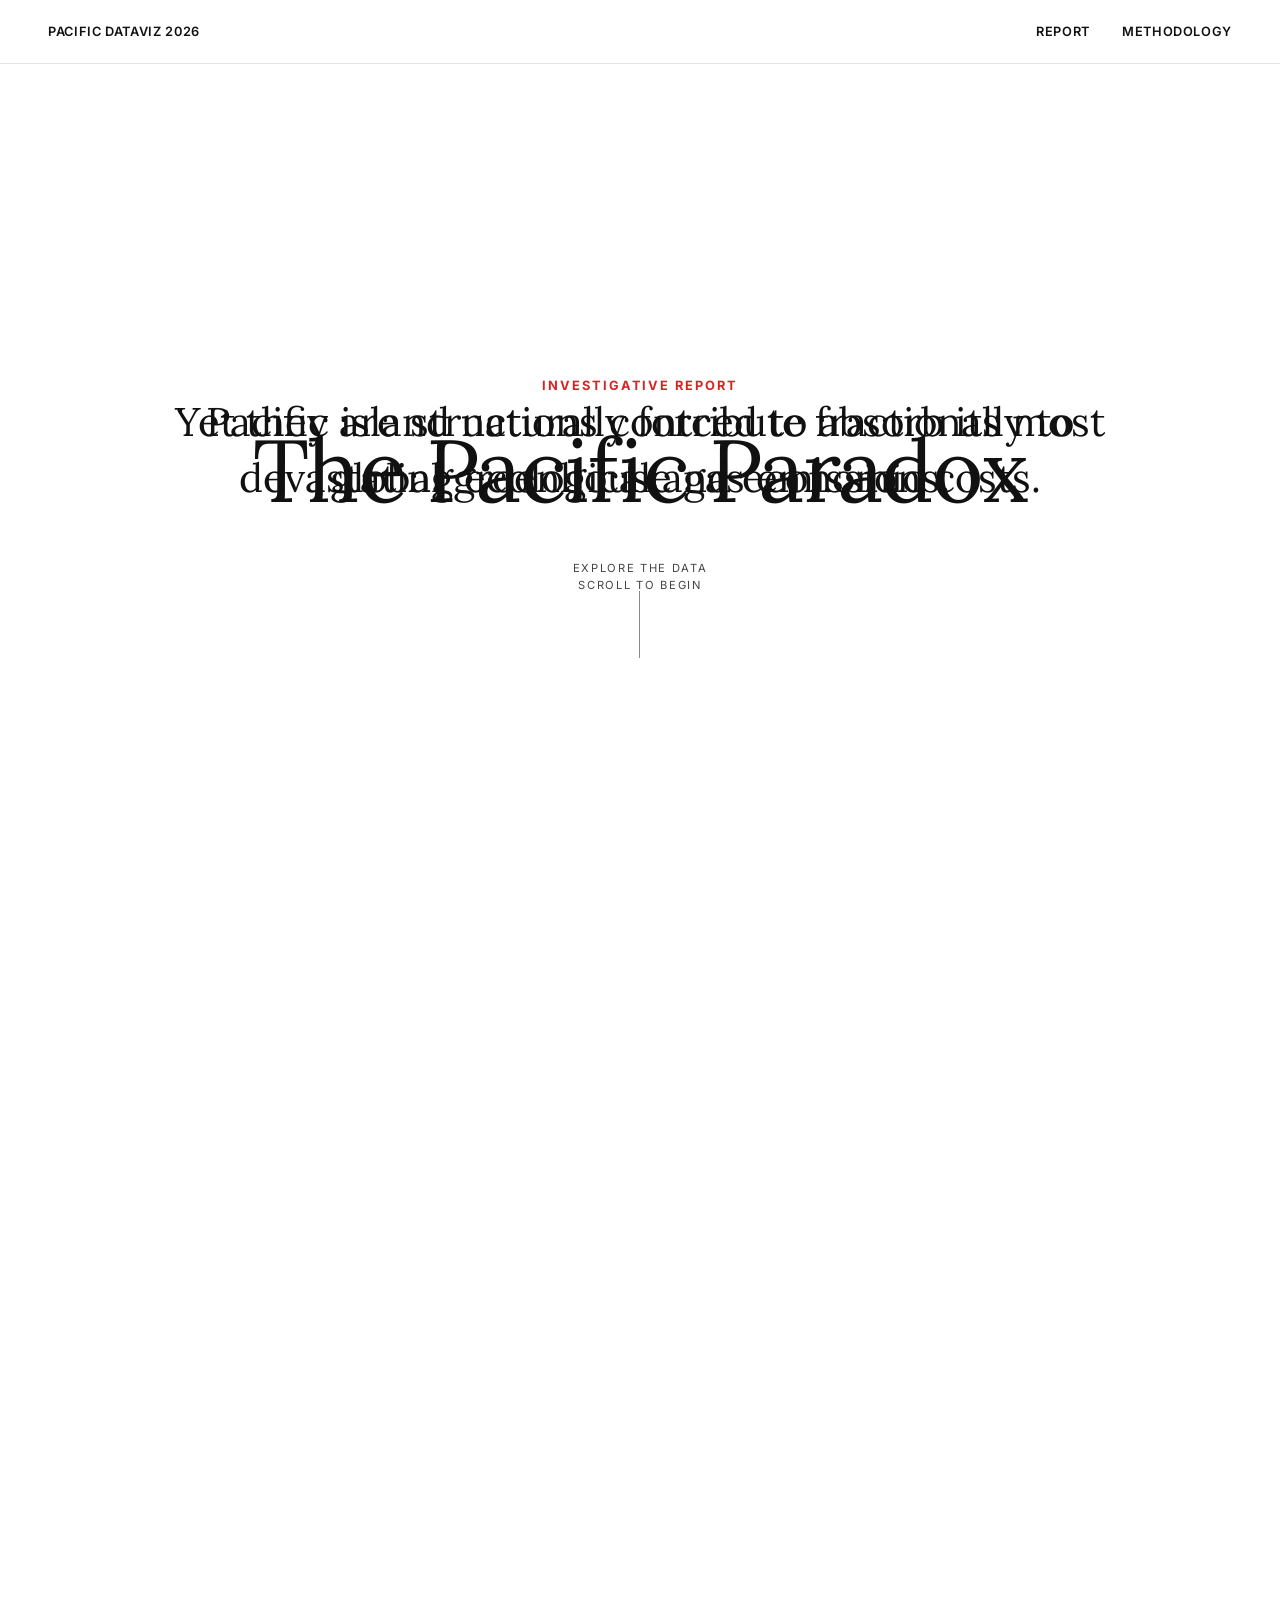
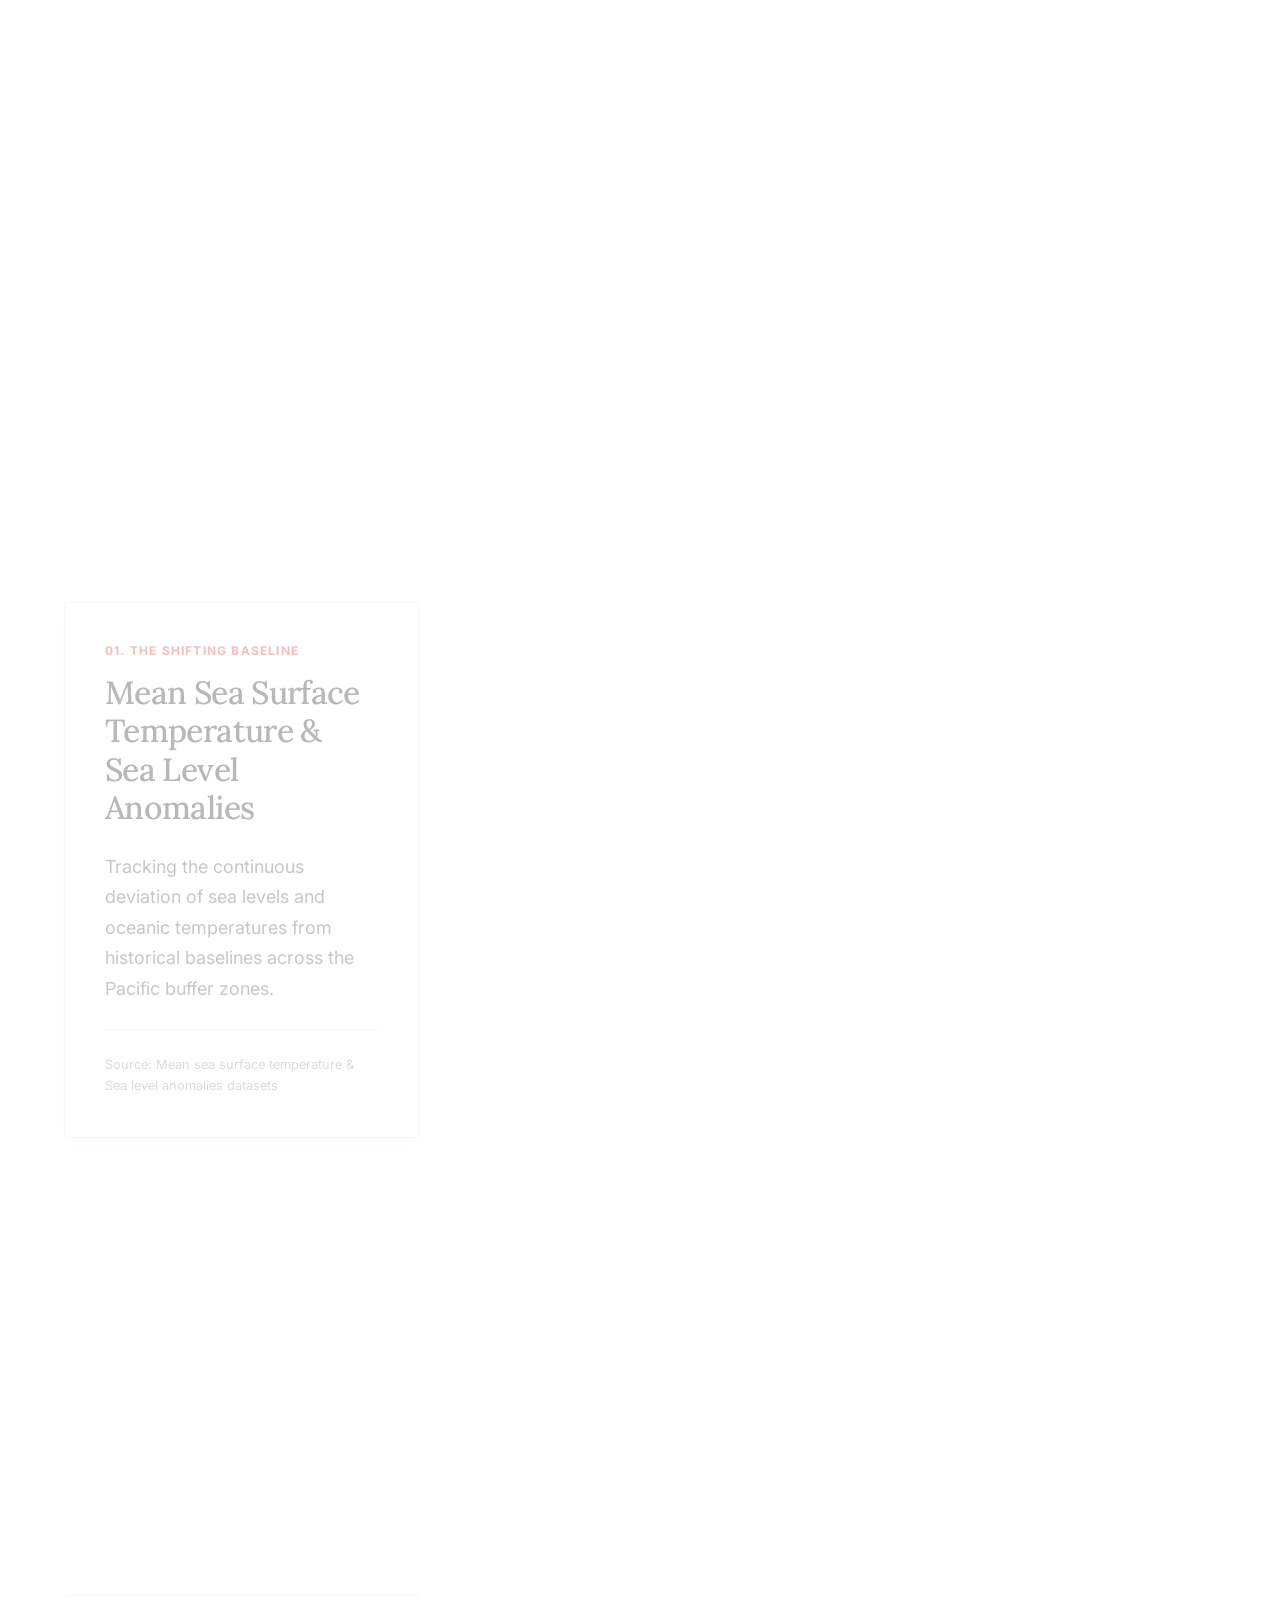
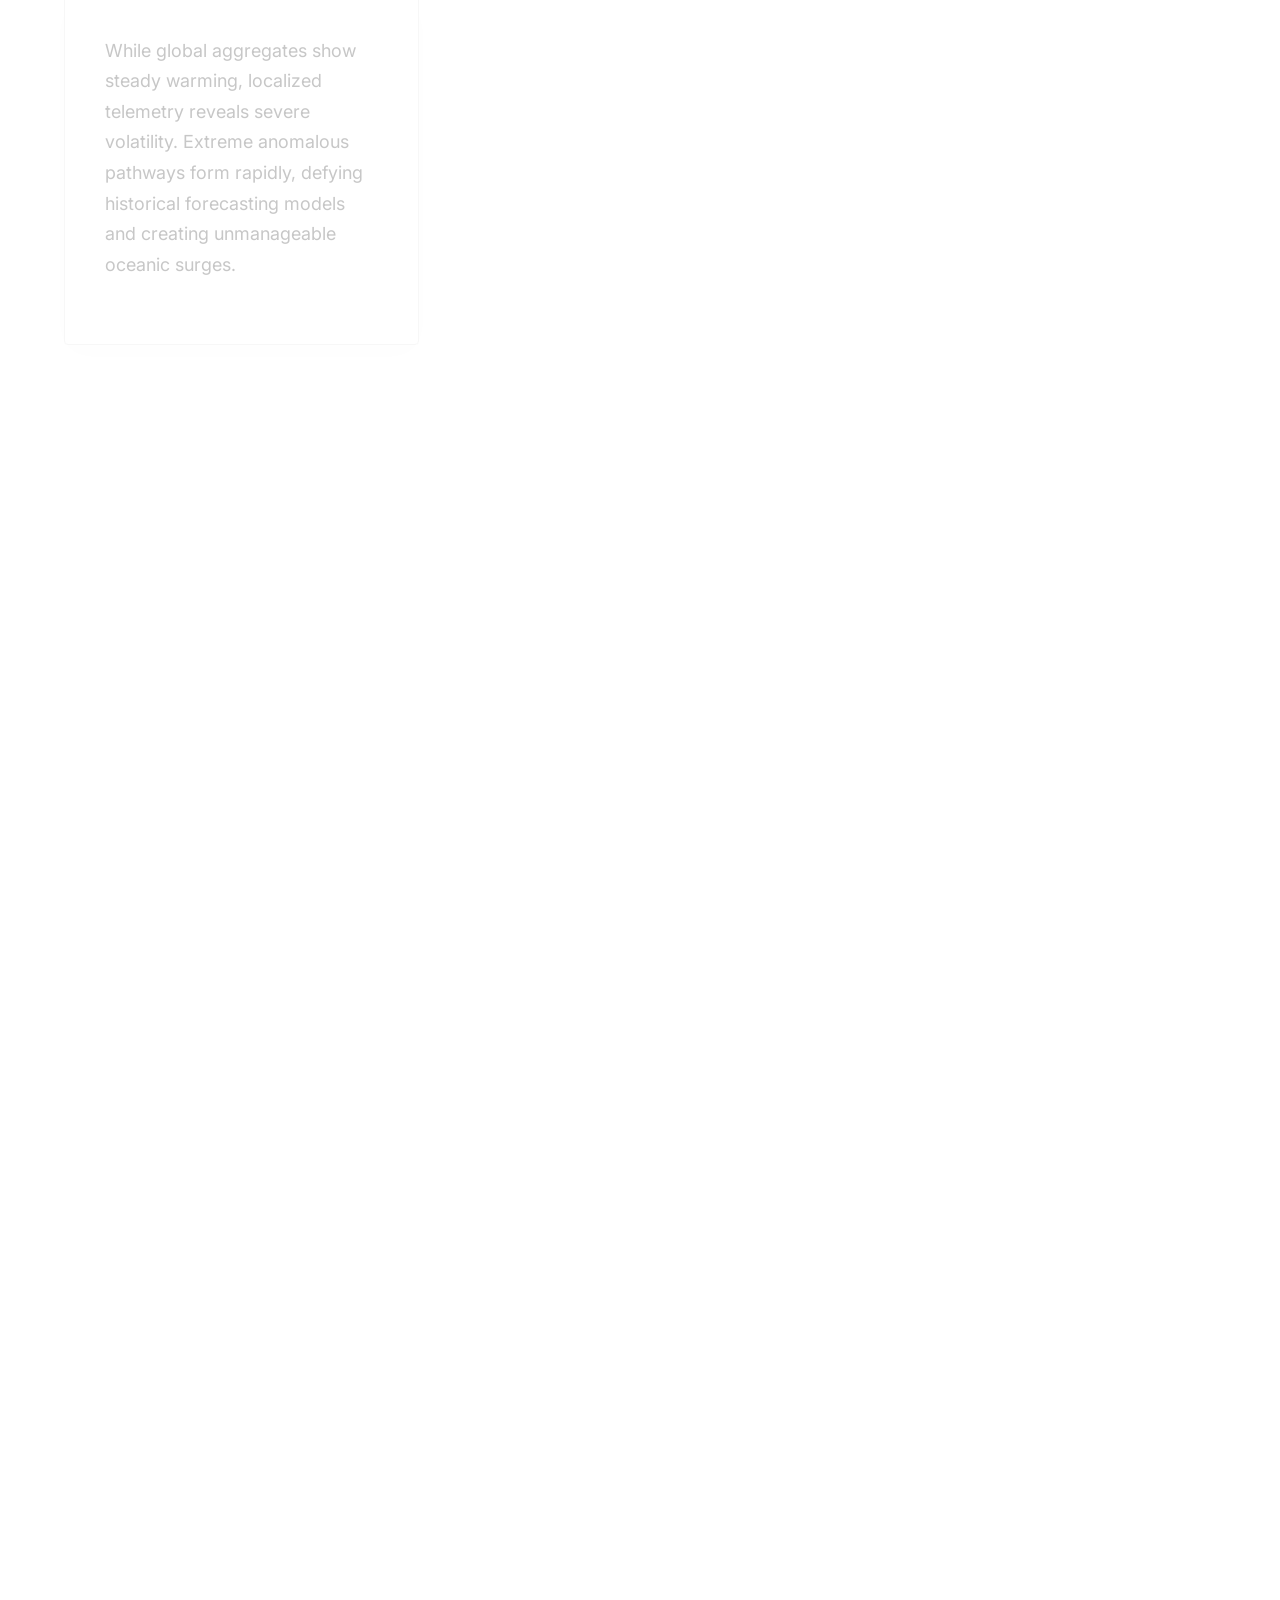
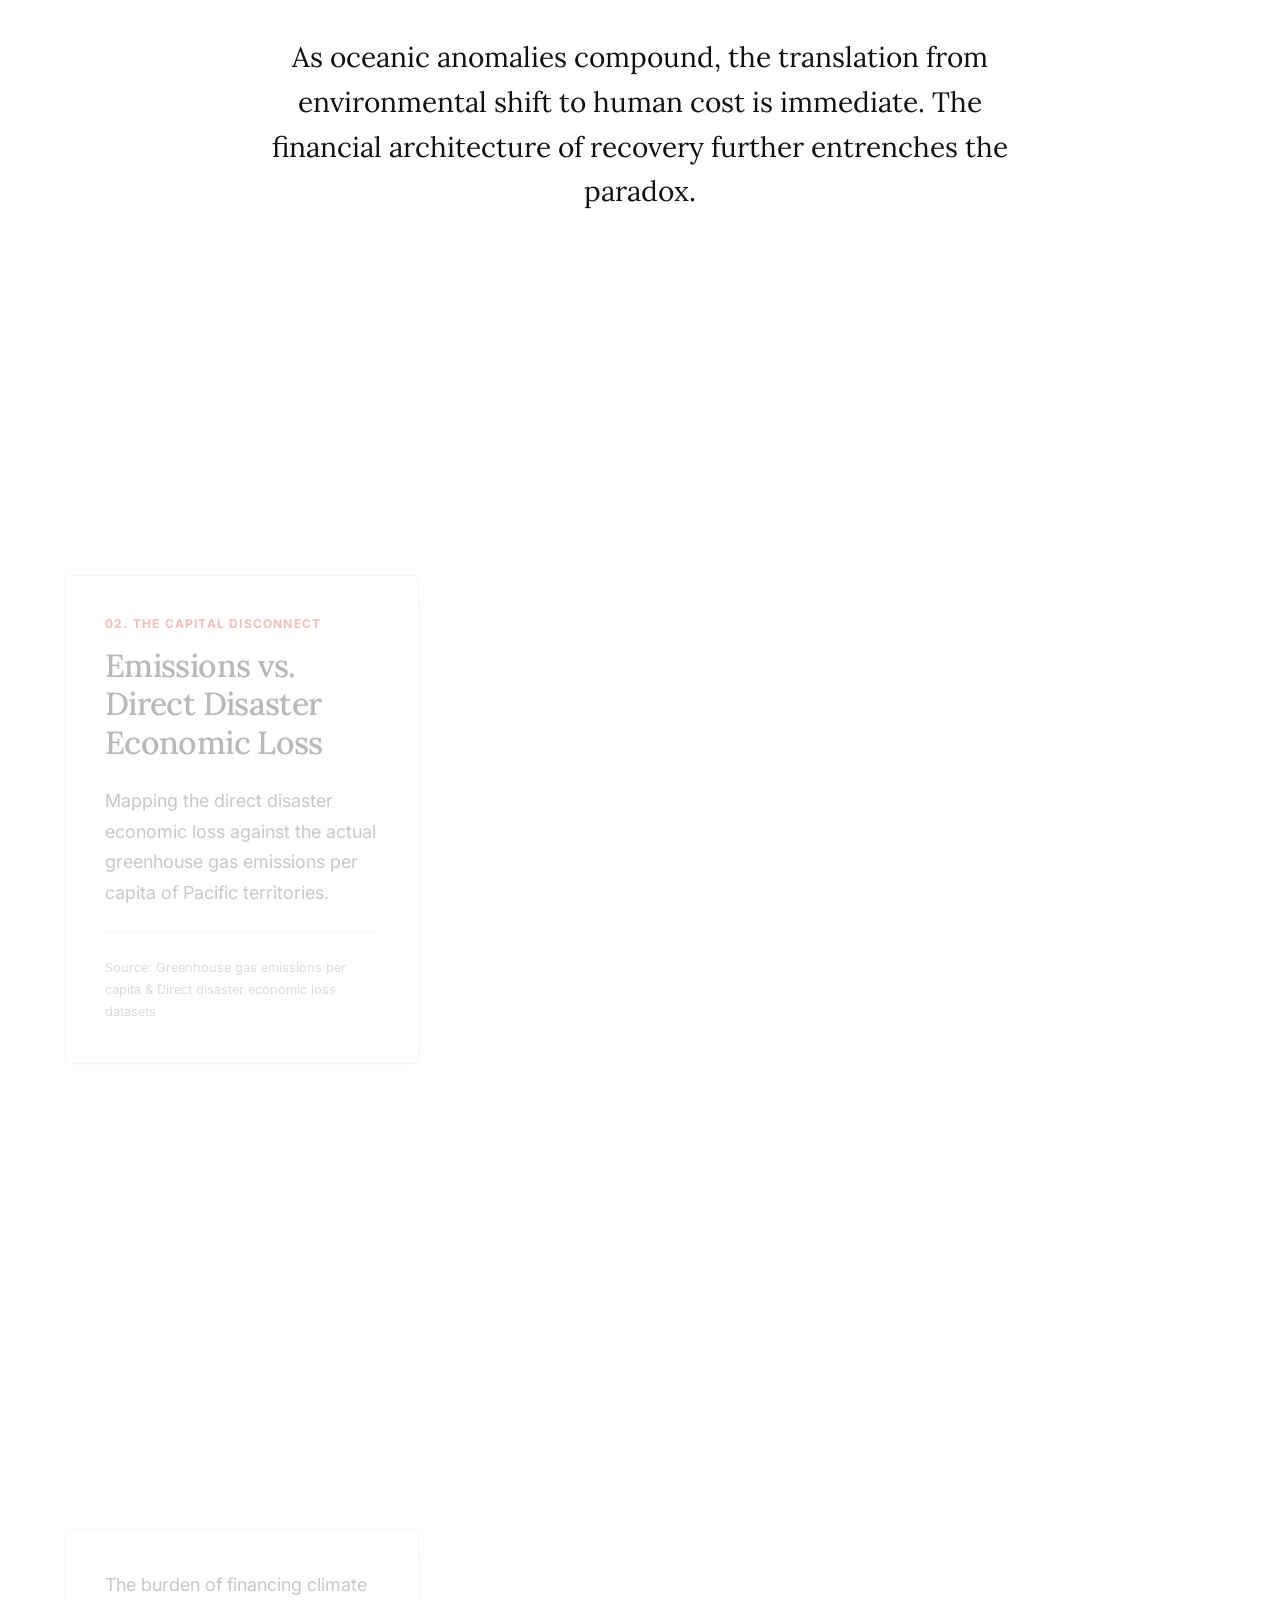
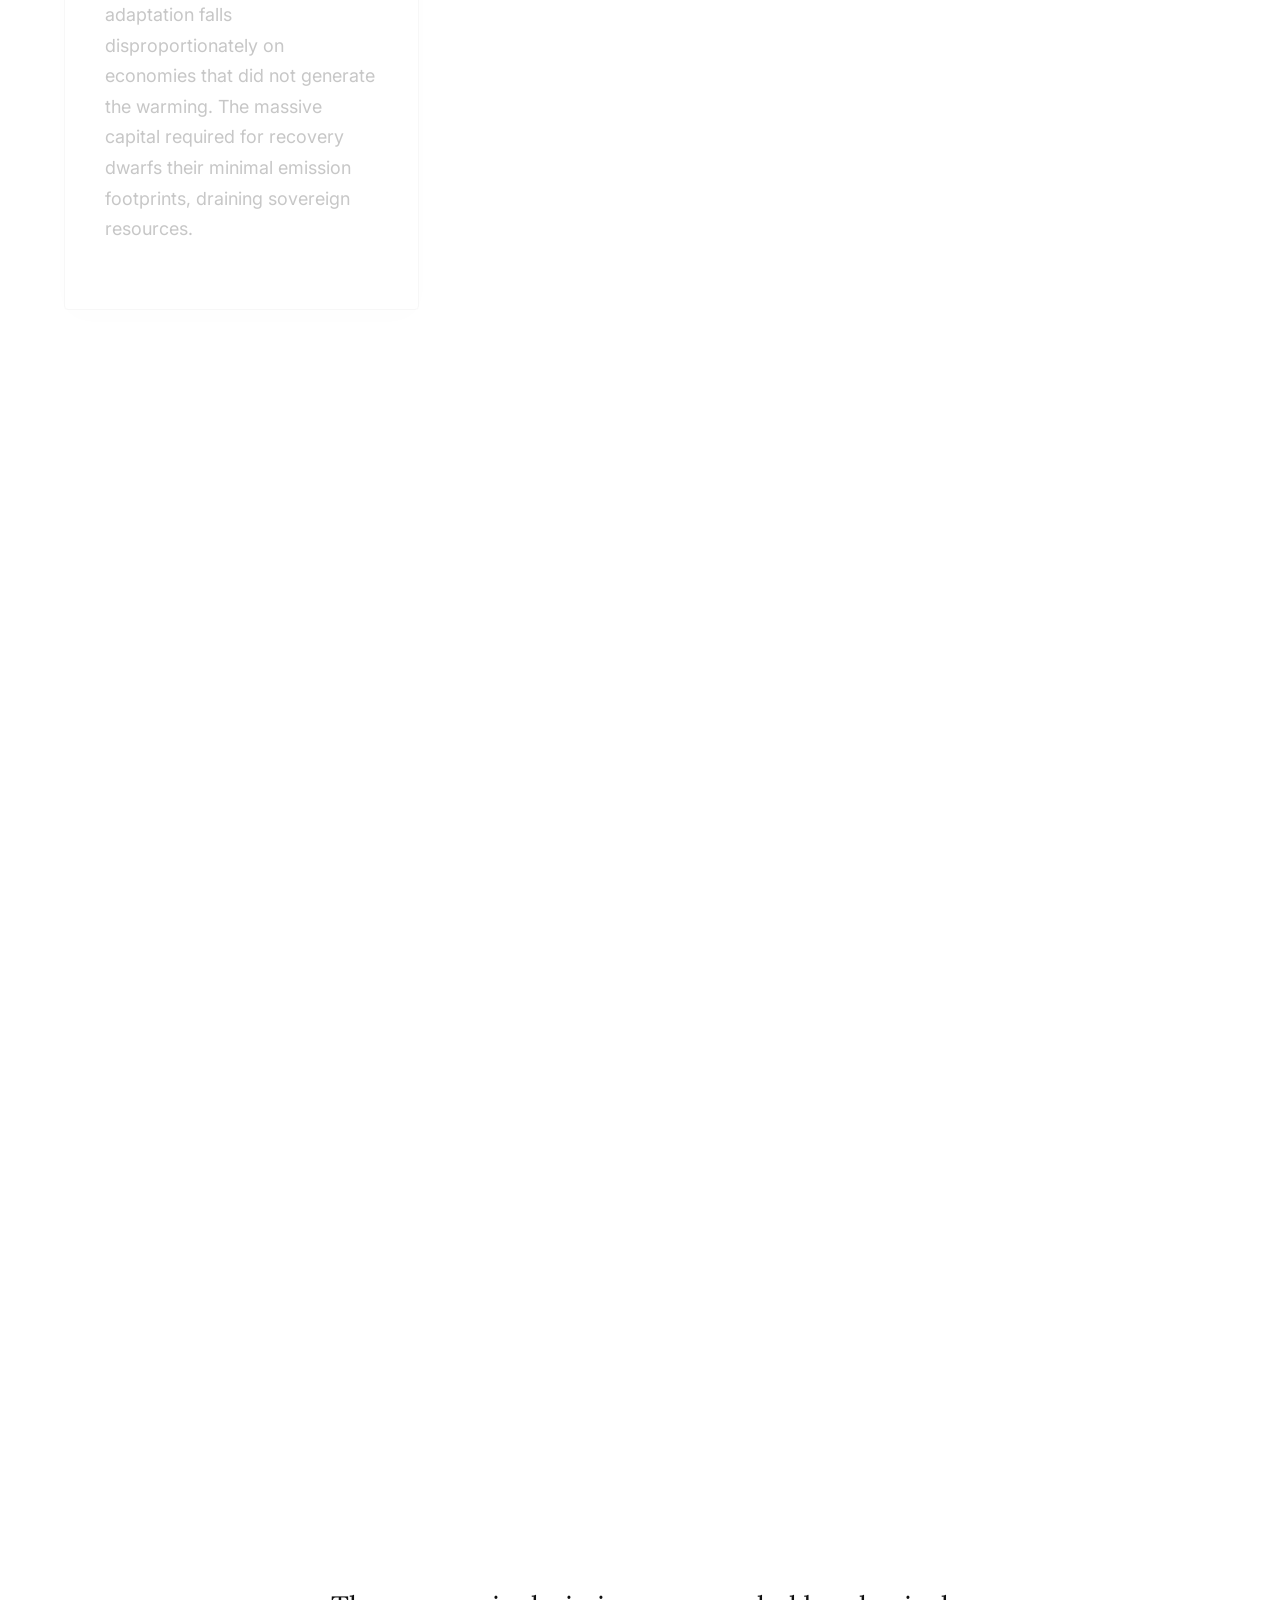
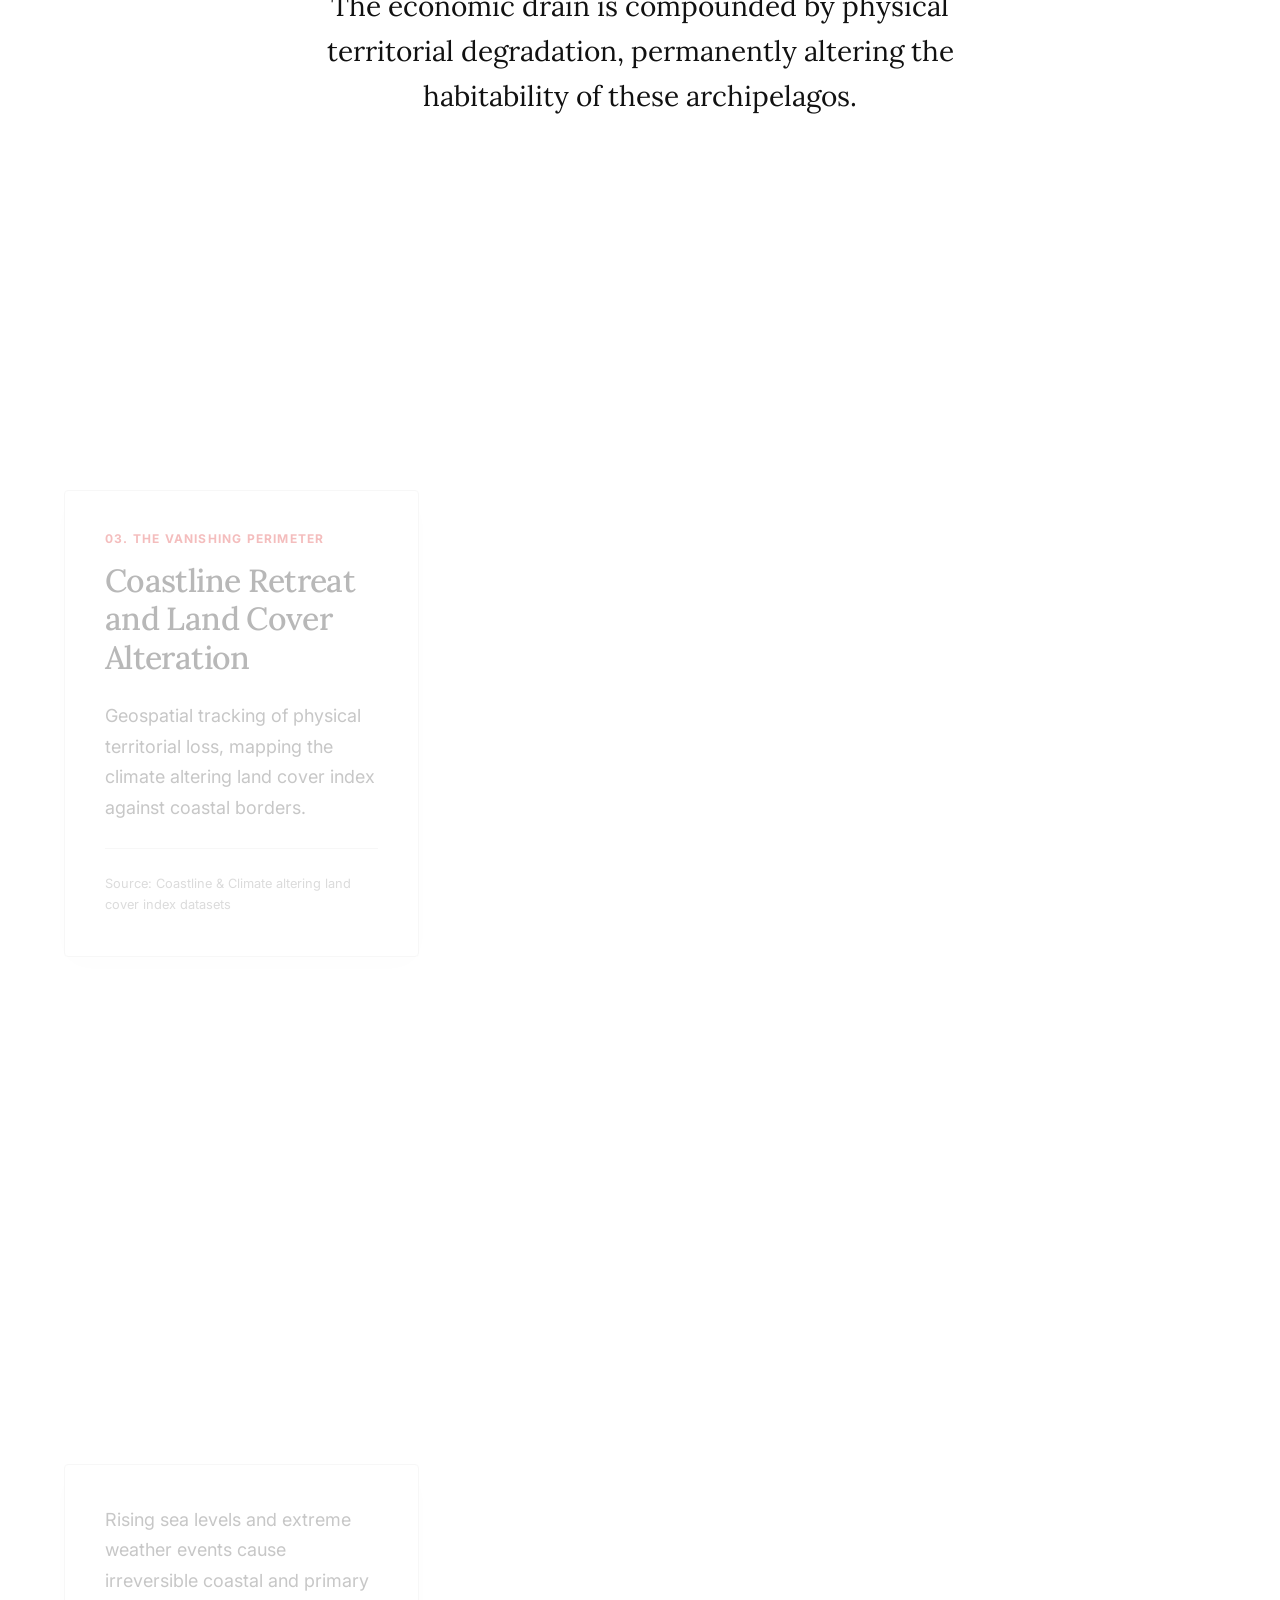
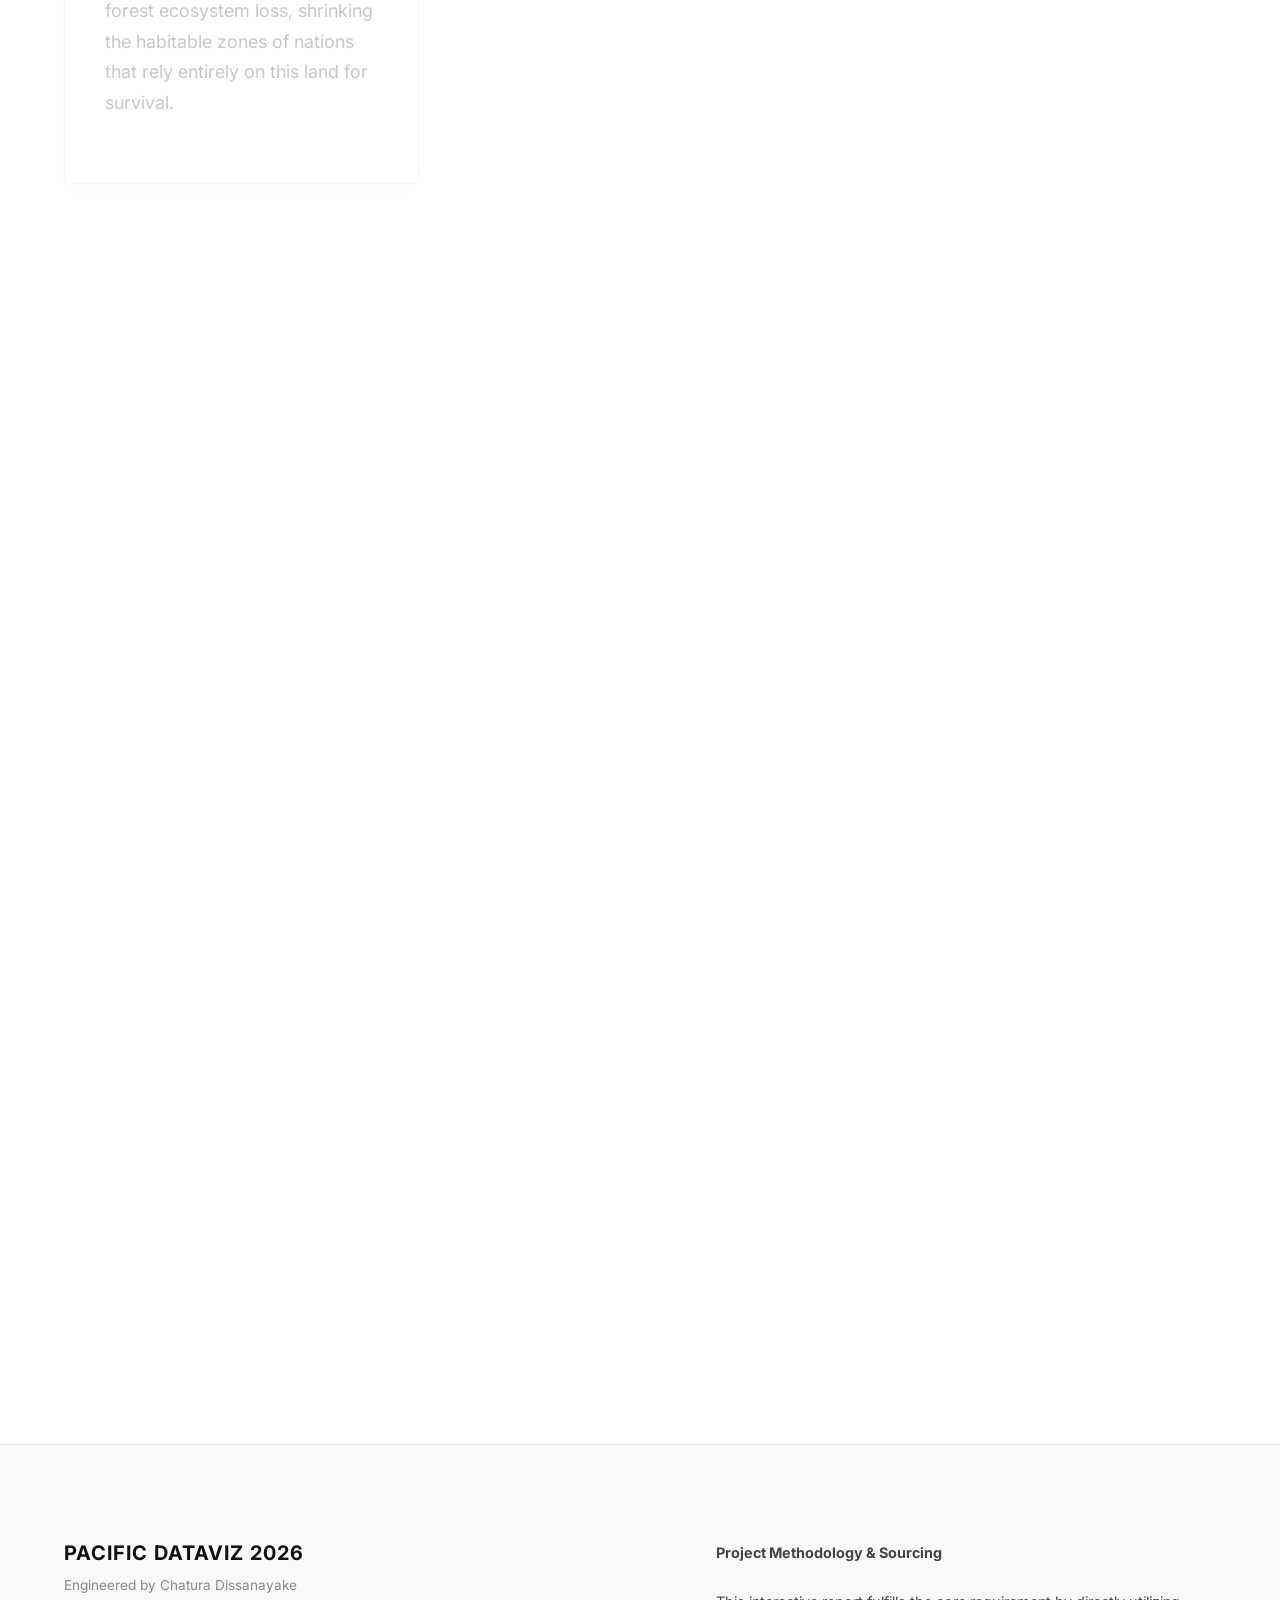
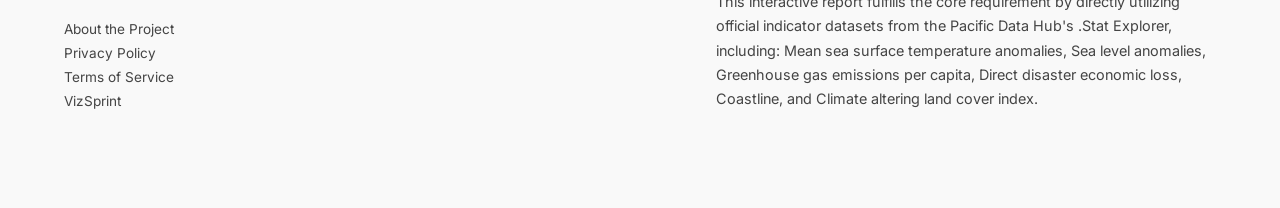
==== index.html @ 8cde643f "1.0.0" ====
<!DOCTYPE html>
<html lang="en">
<head>
<meta charset="UTF-8">
<meta name="viewport" content="width=device-width, initial-scale=1.0">
<title>The Pacific Paradox | Investigative Report</title>
<link rel="preconnect" href="https://fonts.googleapis.com">
<link rel="preconnect" href="https://fonts.gstatic.com" crossorigin>
<link href="https://fonts.googleapis.com/css2?family=Lora:ital,wght@0,400;0,500;0,600;1,400&family=Inter:wght@300;400;500;600;700&display=swap" rel="stylesheet">
<link rel="stylesheet" href="css/main.css">
<link rel="stylesheet" href="css/layout.css">
<link rel="stylesheet" href="css/components.css">
<script src="https://d3js.org/d3.v7.min.js"></script>
</head>
<body>
<div id="global-tooltip" class="data-tooltip"></div>
<div class="progress-container">
    <div class="progress-bar" id="reading-progress"></div>
</div>
<nav class="editorial-nav">
    <div class="nav-brand">PACIFIC DATAVIZ 2026</div>
    <div class="nav-links">
        <a href="#kinetic-hero">Report</a>
        <a href="#methodology">Methodology</a>
    </div>
</nav>
<main class="immersive-canvas">
    <section id="kinetic-hero" class="scroll-runway hero-runway">
        <div class="sticky-frame">
            <div class="hero-sequence" id="hero-frame-1">
                <span class="hero-kicker">INVESTIGATIVE REPORT</span>
                <h1 class="hero-title">The Pacific Paradox</h1>
                <div class="scroll-indicator">
                    <span>Scroll to begin</span>
                    <div class="line"></div>
                </div>
            </div>
            <div class="hero-sequence hidden-sequence" id="hero-frame-2">
                <p class="hero-dek">Pacific island nations contribute fractionally to global greenhouse gas emissions.</p>
            </div>
            <div class="hero-sequence hidden-sequence" id="hero-frame-3">
                <p class="hero-dek">Yet they are structurally forced to absorb its most devastating ecological and economic costs.</p>
                <div class="scroll-indicator">
                    <span>Explore the Data</span>
                    <div class="line"></div>
                </div>
            </div>
        </div>
    </section>
    <section class="scrolly-architecture">
        <div class="scrolly-text-column">
            <div class="scroll-step" data-scene="sea-level" data-step="0">
                <div class="step-content">
                    <span class="step-chapter">01. The Shifting Baseline</span>
                    <h2>Mean Sea Surface Temperature & Sea Level Anomalies</h2>
                    <p>Tracking the continuous deviation of sea levels and oceanic temperatures from historical baselines across the Pacific buffer zones.</p>
                    <p class="source-tag">Source: Mean sea surface temperature & Sea level anomalies datasets</p>
                </div>
            </div>
            <div class="scroll-step" data-scene="sea-level" data-step="1">
                <div class="step-content">
                    <p>While global aggregates show steady warming, localized telemetry reveals severe volatility. Extreme anomalous pathways form rapidly, defying historical forecasting models and creating unmanageable oceanic surges.</p>
                </div>
            </div>
        </div>
        <figure class="scrolly-graphic-column">
            <div class="sticky-graphic-frame" id="sea-level-canvas"></div>
        </figure>
    </section>
    <div class="narrative-bridge">
        <p>As oceanic anomalies compound, the translation from environmental shift to human cost is immediate. The financial architecture of recovery further entrenches the paradox.</p>
    </div>
    <section class="scrolly-architecture">
        <div class="scrolly-text-column">
            <div class="scroll-step" data-scene="emissions" data-step="0">
                <div class="step-content">
                    <span class="step-chapter">02. The Capital Disconnect</span>
                    <h2>Emissions vs. Direct Disaster Economic Loss</h2>
                    <p>Mapping the direct disaster economic loss against the actual greenhouse gas emissions per capita of Pacific territories.</p>
                    <p class="source-tag">Source: Greenhouse gas emissions per capita & Direct disaster economic loss datasets</p>
                </div>
            </div>
            <div class="scroll-step" data-scene="emissions" data-step="1">
                <div class="step-content">
                    <p>The burden of financing climate adaptation falls disproportionately on economies that did not generate the warming. The massive capital required for recovery dwarfs their minimal emission footprints, draining sovereign resources.</p>
                </div>
            </div>
        </div>
        <figure class="scrolly-graphic-column">
            <div class="sticky-graphic-frame" id="emissions-canvas"></div>
        </figure>
    </section>
    <div class="narrative-bridge">
        <p>The economic drain is compounded by physical territorial degradation, permanently altering the habitability of these archipelagos.</p>
    </div>
    <section class="scrolly-architecture">
        <div class="scrolly-text-column">
            <div class="scroll-step" data-scene="coastline" data-step="0">
                <div class="step-content">
                    <span class="step-chapter">03. The Vanishing Perimeter</span>
                    <h2>Coastline Retreat and Land Cover Alteration</h2>
                    <p>Geospatial tracking of physical territorial loss, mapping the climate altering land cover index against coastal borders.</p>
                    <p class="source-tag">Source: Coastline & Climate altering land cover index datasets</p>
                </div>
            </div>
            <div class="scroll-step" data-scene="coastline" data-step="1">
                <div class="step-content">
                    <p>Rising sea levels and extreme weather events cause irreversible coastal and primary forest ecosystem loss, shrinking the habitable zones of nations that rely entirely on this land for survival.</p>
                </div>
            </div>
        </div>
        <figure class="scrolly-graphic-column">
            <div class="sticky-graphic-frame" id="coastline-canvas"></div>
        </figure>
    </section>
</main>
<footer class="report-footer" id="methodology">
    <div class="footer-grid">
        <div class="footer-col">
            <span class="footer-brand">PACIFIC DATAVIZ 2026</span>
            <span class="footer-author">Engineered by Chatura Dissanayake</span>
            <div class="footer-links">
                <a href="#">About the Project</a>
                <a href="#">Privacy Policy</a>
                <a href="#">Terms of Service</a>
                <a href="https://youtube.com/@vizsprint" target="_blank" rel="noopener">VizSprint</a>
            </div>
        </div>
        <div class="footer-methodology">
            <strong>Project Methodology & Sourcing</strong><br><br>
            This interactive report fulfills the core requirement by directly utilizing official indicator datasets from the Pacific Data Hub's .Stat Explorer, including: Mean sea surface temperature anomalies, Sea level anomalies, Greenhouse gas emissions per capita, Direct disaster economic loss, Coastline, and Climate altering land cover index.
        </div>
    </div>
</footer>
<script src="js/utils.js"></script>
<script src="js/data.js"></script>
<script src="js/animations.js"></script>
<script src="js/main.js"></script>
</body>
</html>
---- css/main.css ----
:root {
    --bg-matte: #ffffff;
    --bg-surface: #f9f9f9;
    --ink-black: #111111;
    --ink-gray: #444444;
    --ink-light: #888888;
    --accent-crimson: #d92323;
    --accent-crimson-light: #fdf2f2;
    --accent-emerald: #10a37f;
    --ui-divider: #e5e5e5;
    --font-serif: 'Lora', Georgia, serif;
    --font-sans: 'Inter', system-ui, sans-serif;
}
* {
    margin: 0;
    padding: 0;
    box-sizing: border-box;
}
html {
    scroll-behavior: smooth;
}
body {
    font-family: var(--font-sans);
    color: var(--ink-black);
    background-color: var(--bg-matte);
    -webkit-font-smoothing: antialiased;
    overflow-x: hidden;
}
h1, h2, h3 {
    font-family: var(--font-serif);
    font-weight: 500;
    line-height: 1.2;
    letter-spacing: -0.02em;
}
a {
    color: inherit;
    text-decoration: none;
    transition: color 0.2s ease;
}
a:hover {
    color: var(--accent-crimson);
}
---- css/layout.css ----
.progress-container {
    position: fixed;
    top: 0;
    left: 0;
    width: 100%;
    height: 3px;
    background: transparent;
    z-index: 2000;
}
.progress-bar {
    height: 100%;
    background: var(--accent-crimson);
    width: 0%;
    transition: width 0.1s ease-out;
}
.editorial-nav {
    position: fixed;
    top: 0;
    width: 100%;
    display: flex;
    justify-content: space-between;
    align-items: center;
    padding: 1.5rem 3rem;
    font-size: 0.8rem;
    font-weight: 600;
    letter-spacing: 0.05em;
    z-index: 1000;
    background: rgba(255, 255, 255, 0.95);
    backdrop-filter: blur(8px);
    border-bottom: 1px solid var(--ui-divider);
    text-transform: uppercase;
}
.nav-links {
    display: flex;
    gap: 2rem;
}
.scroll-runway {
    position: relative;
    width: 100vw;
}
.hero-runway {
    height: 400vh;
}
.sticky-frame {
    position: sticky;
    top: 0;
    width: 100vw;
    height: 100vh;
    display: flex;
    align-items: center;
    justify-content: center;
    overflow: hidden;
}
.scrolly-architecture {
    position: relative;
    display: flex;
    width: 100vw;
    max-width: 1400px;
    margin: 0 auto;
    padding: 0 4rem;
}
.scrolly-text-column {
    position: relative;
    width: 35%;
    padding-bottom: 100vh;
    z-index: 10;
}
.scrolly-graphic-column {
    position: relative;
    width: 65%;
    height: 100%;
}
.sticky-graphic-frame {
    position: sticky;
    top: 15vh;
    width: 100%;
    height: 70vh;
    display: flex;
    align-items: center;
    justify-content: center;
}
.sticky-graphic-frame svg {
    width: 100%;
    height: 100%;
    display: block;
    overflow: visible;
}
.narrative-bridge {
    max-width: 800px;
    margin: 15vh auto;
    padding: 0 2rem;
    text-align: center;
    font-family: var(--font-serif);
    font-size: 1.75rem;
    line-height: 1.6;
    color: var(--ink-black);
}
.report-footer {
    width: 100%;
    background-color: var(--bg-surface);
    color: var(--ink-black);
    padding: 6rem 4rem;
    margin-top: 10vh;
    border-top: 1px solid var(--ui-divider);
}
.footer-grid {
    display: flex;
    justify-content: space-between;
    max-width: 1200px;
    margin: 0 auto;
    gap: 4rem;
}
@media (max-width: 1024px) {
    .scrolly-architecture {
        flex-direction: column-reverse;
        padding: 0 2rem;
    }
    .scrolly-text-column, .scrolly-graphic-column {
        width: 100%;
    }
    .sticky-graphic-frame {
        height: 50vh;
        top: 10vh;
        margin-bottom: 2rem;
    }
    .editorial-nav {
        padding: 1.5rem;
    }
    .footer-grid {
        flex-direction: column;
    }
}
---- css/components.css ----
.hero-sequence {
    position: absolute;
    display: flex;
    flex-direction: column;
    align-items: center;
    text-align: center;
    width: 100%;
    max-width: 1000px;
    padding: 0 2rem;
    will-change: transform, opacity;
}
.hero-kicker {
    font-size: 0.8rem;
    font-weight: 700;
    letter-spacing: 0.15em;
    color: var(--accent-crimson);
    margin-bottom: 1.5rem;
}
.hero-title {
    font-size: 5.5rem;
    font-weight: 400;
    color: var(--ink-black);
}
.hero-dek {
    font-family: var(--font-serif);
    font-size: 2.5rem;
    line-height: 1.4;
    color: var(--ink-black);
}
.scroll-indicator {
    position: absolute;
    bottom: -15vh;
    display: flex;
    flex-direction: column;
    align-items: center;
    gap: 1rem;
    font-size: 0.7rem;
    letter-spacing: 0.15em;
    text-transform: uppercase;
    color: var(--ink-gray);
}
.scroll-indicator .line {
    width: 1px;
    height: 50px;
    background-color: var(--ink-light);
}
.scroll-step {
    min-height: 100vh;
    display: flex;
    flex-direction: column;
    justify-content: center;
    padding: 2rem 3rem 2rem 0;
    opacity: 0.3;
    transform: translateY(20px);
    transition: opacity 0.6s cubic-bezier(0.16, 1, 0.3, 1), transform 0.6s cubic-bezier(0.16, 1, 0.3, 1);
}
.scroll-step.is-active {
    opacity: 1;
    transform: translateY(0);
}
.step-content {
    background: rgba(255, 255, 255, 0.95);
    padding: 2.5rem;
    border-radius: 4px;
    box-shadow: 0 8px 32px rgba(0, 0, 0, 0.04);
    border: 1px solid var(--ui-divider);
    backdrop-filter: blur(10px);
}
.step-chapter {
    display: block;
    font-size: 0.75rem;
    font-weight: 700;
    letter-spacing: 0.1em;
    color: var(--accent-crimson);
    margin-bottom: 1rem;
    text-transform: uppercase;
}
.scroll-step h2 {
    font-size: 2rem;
    margin-bottom: 1.5rem;
}
.scroll-step p {
    font-size: 1.125rem;
    line-height: 1.7;
    color: var(--ink-gray);
    margin-bottom: 1.5rem;
}
.source-tag {
    font-size: 0.8rem !important;
    color: var(--ink-light) !important;
    border-top: 1px solid var(--ui-divider);
    padding-top: 1.5rem;
    margin-bottom: 0 !important;
}
.data-tooltip {
    position: absolute;
    background: var(--ink-black);
    padding: 0.75rem 1rem;
    font-family: var(--font-sans);
    font-size: 0.75rem;
    color: #ffffff;
    pointer-events: none;
    opacity: 0;
    z-index: 100;
    transition: opacity 0.15s ease;
    border-radius: 2px;
}
.footer-col {
    display: flex;
    flex-direction: column;
    gap: 0.75rem;
}
.footer-brand {
    font-size: 1.25rem;
    font-weight: 700;
    letter-spacing: 0.05em;
}
.footer-author {
    font-size: 0.85rem;
    color: var(--ink-light);
    margin-bottom: 1rem;
}
.footer-links {
    display: flex;
    flex-direction: column;
    gap: 0.5rem;
    font-size: 0.85rem;
    color: var(--ink-gray);
}
.footer-methodology {
    max-width: 500px;
    font-size: 0.9rem;
    line-height: 1.7;
    color: var(--ink-gray);
}
svg text {
    font-family: var(--font-sans);
}
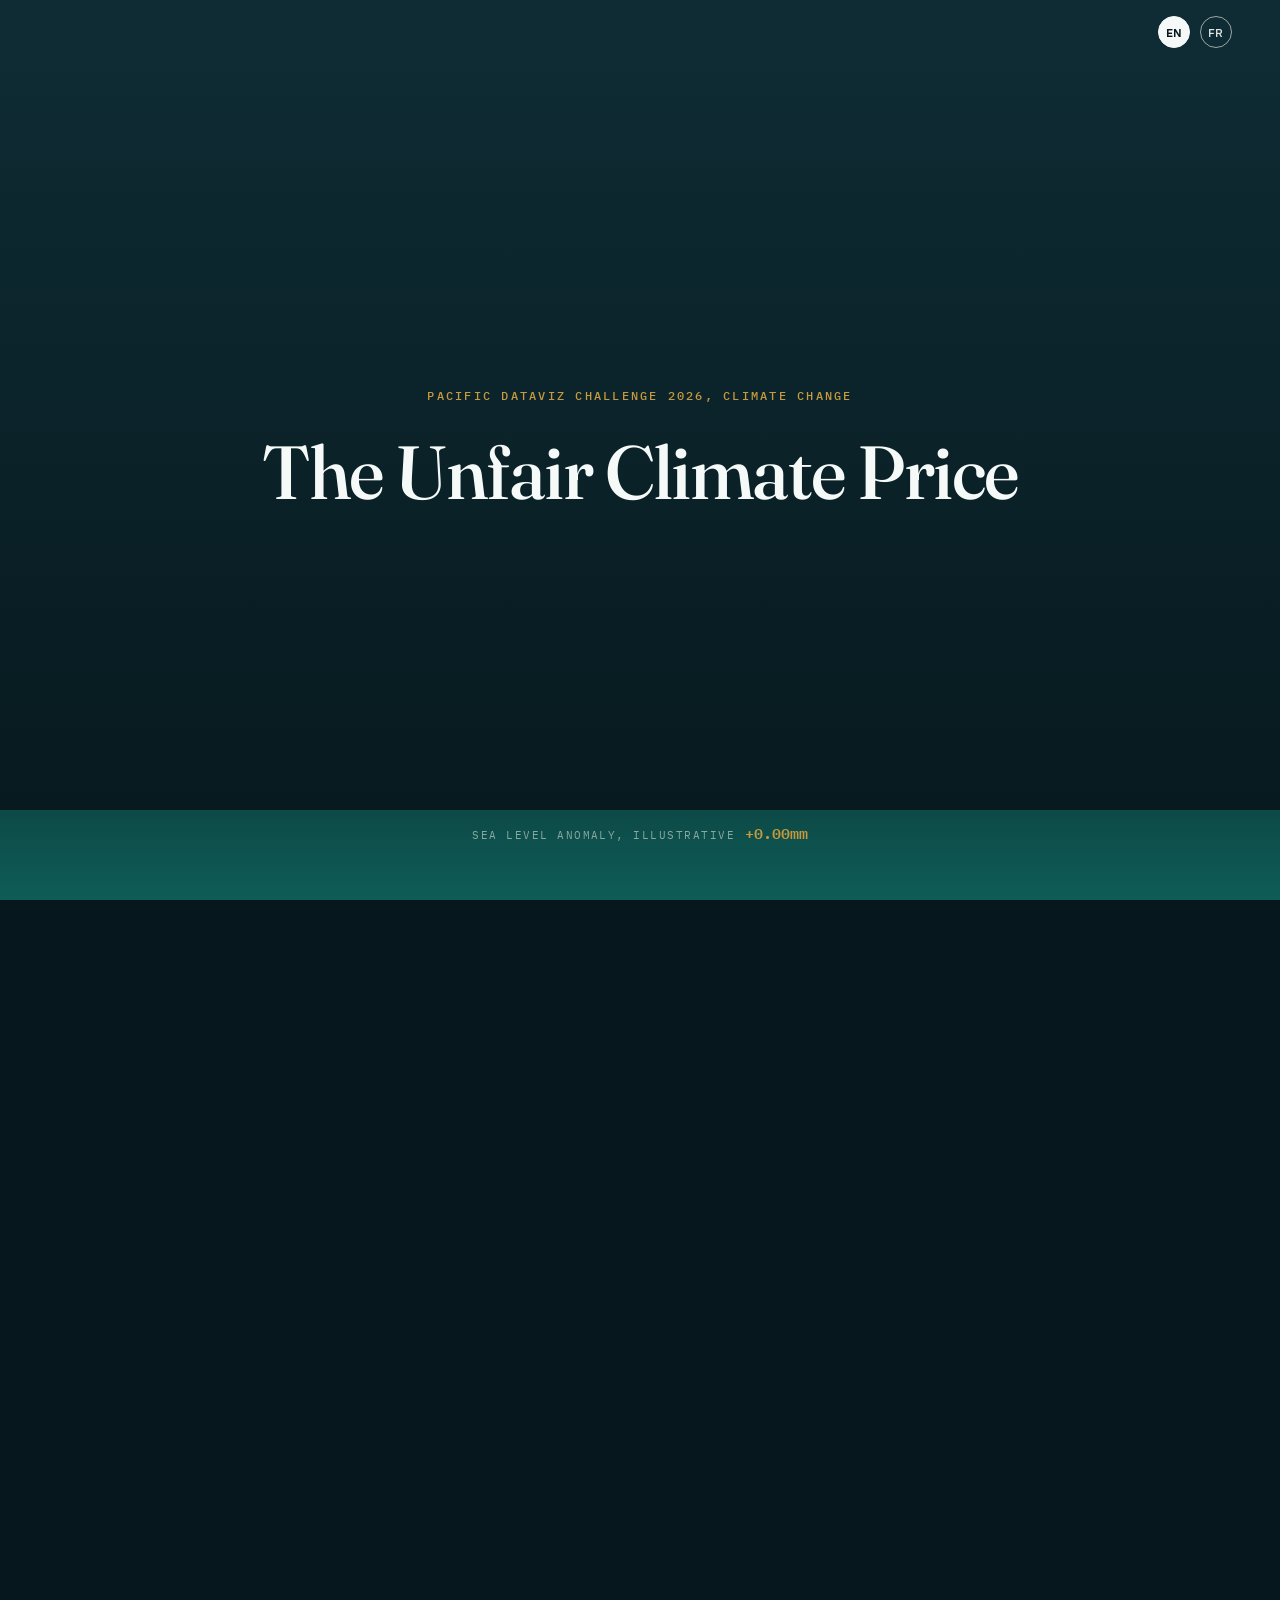
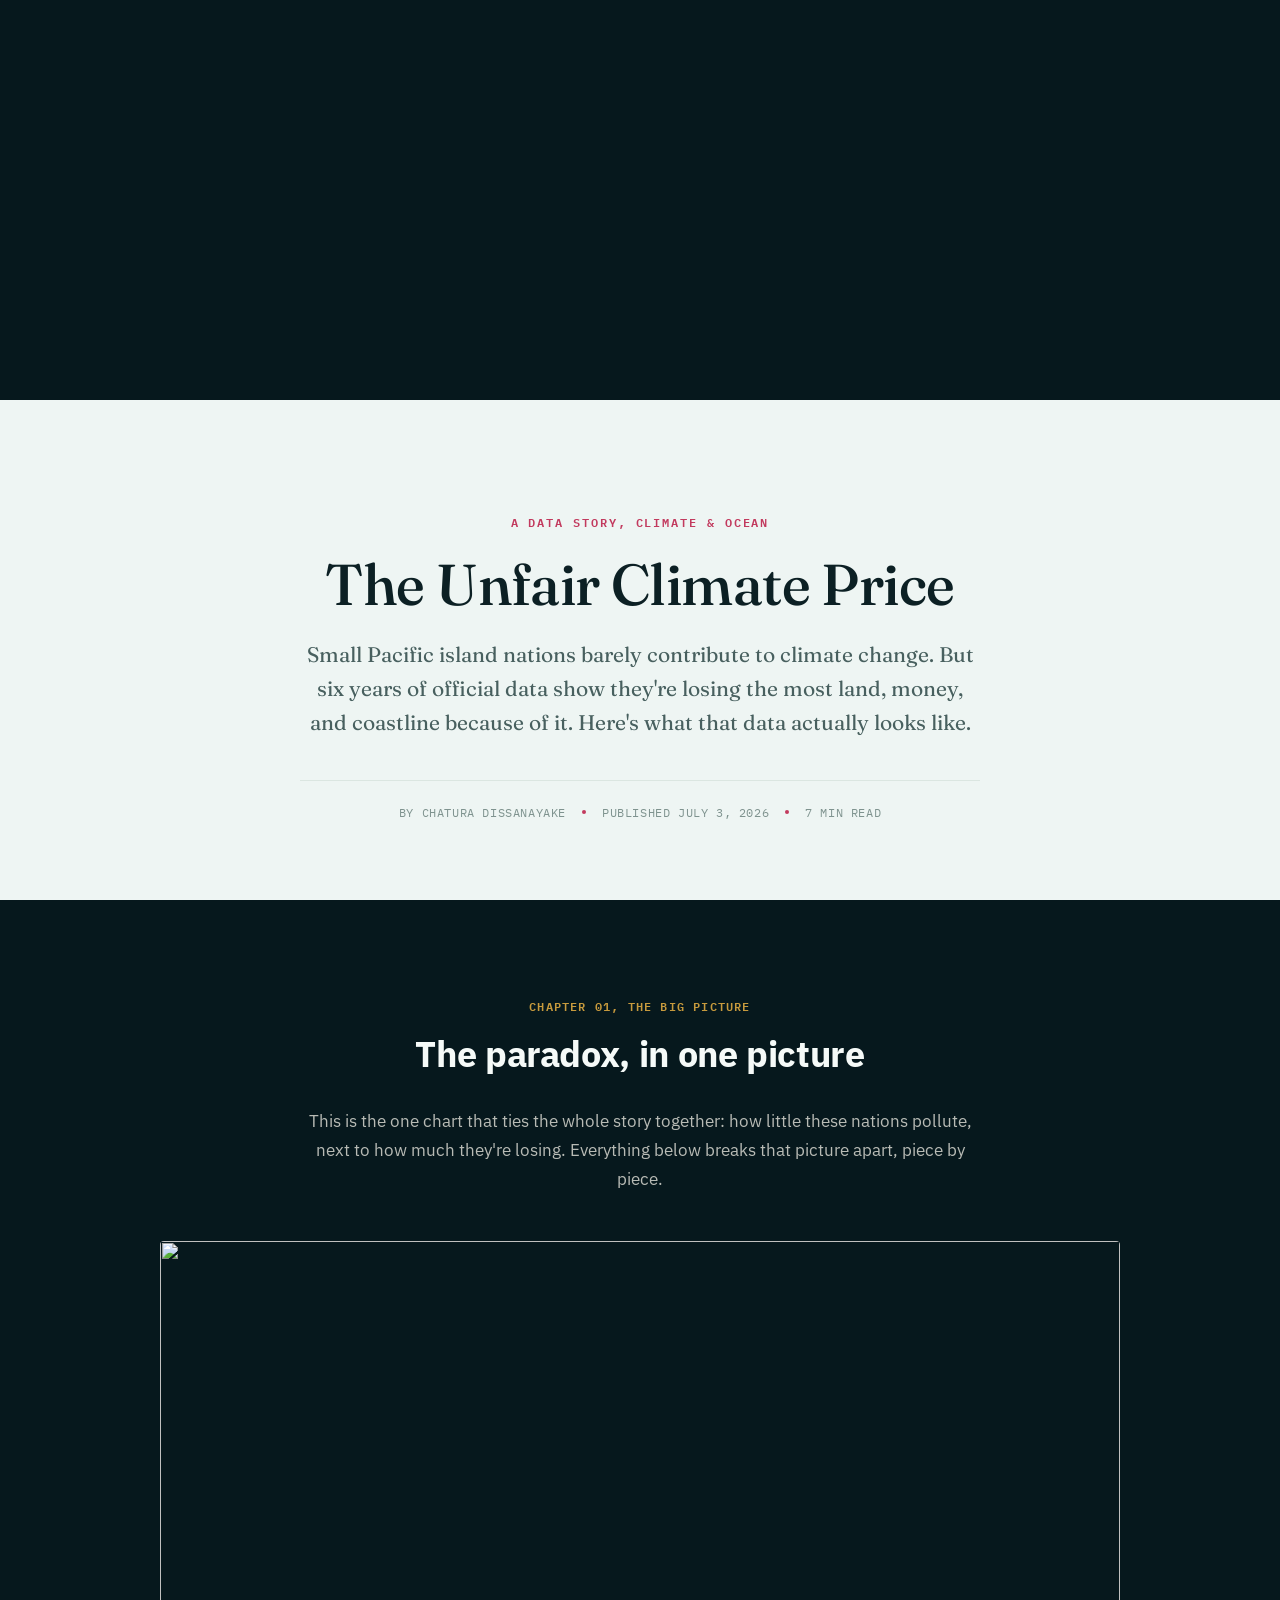
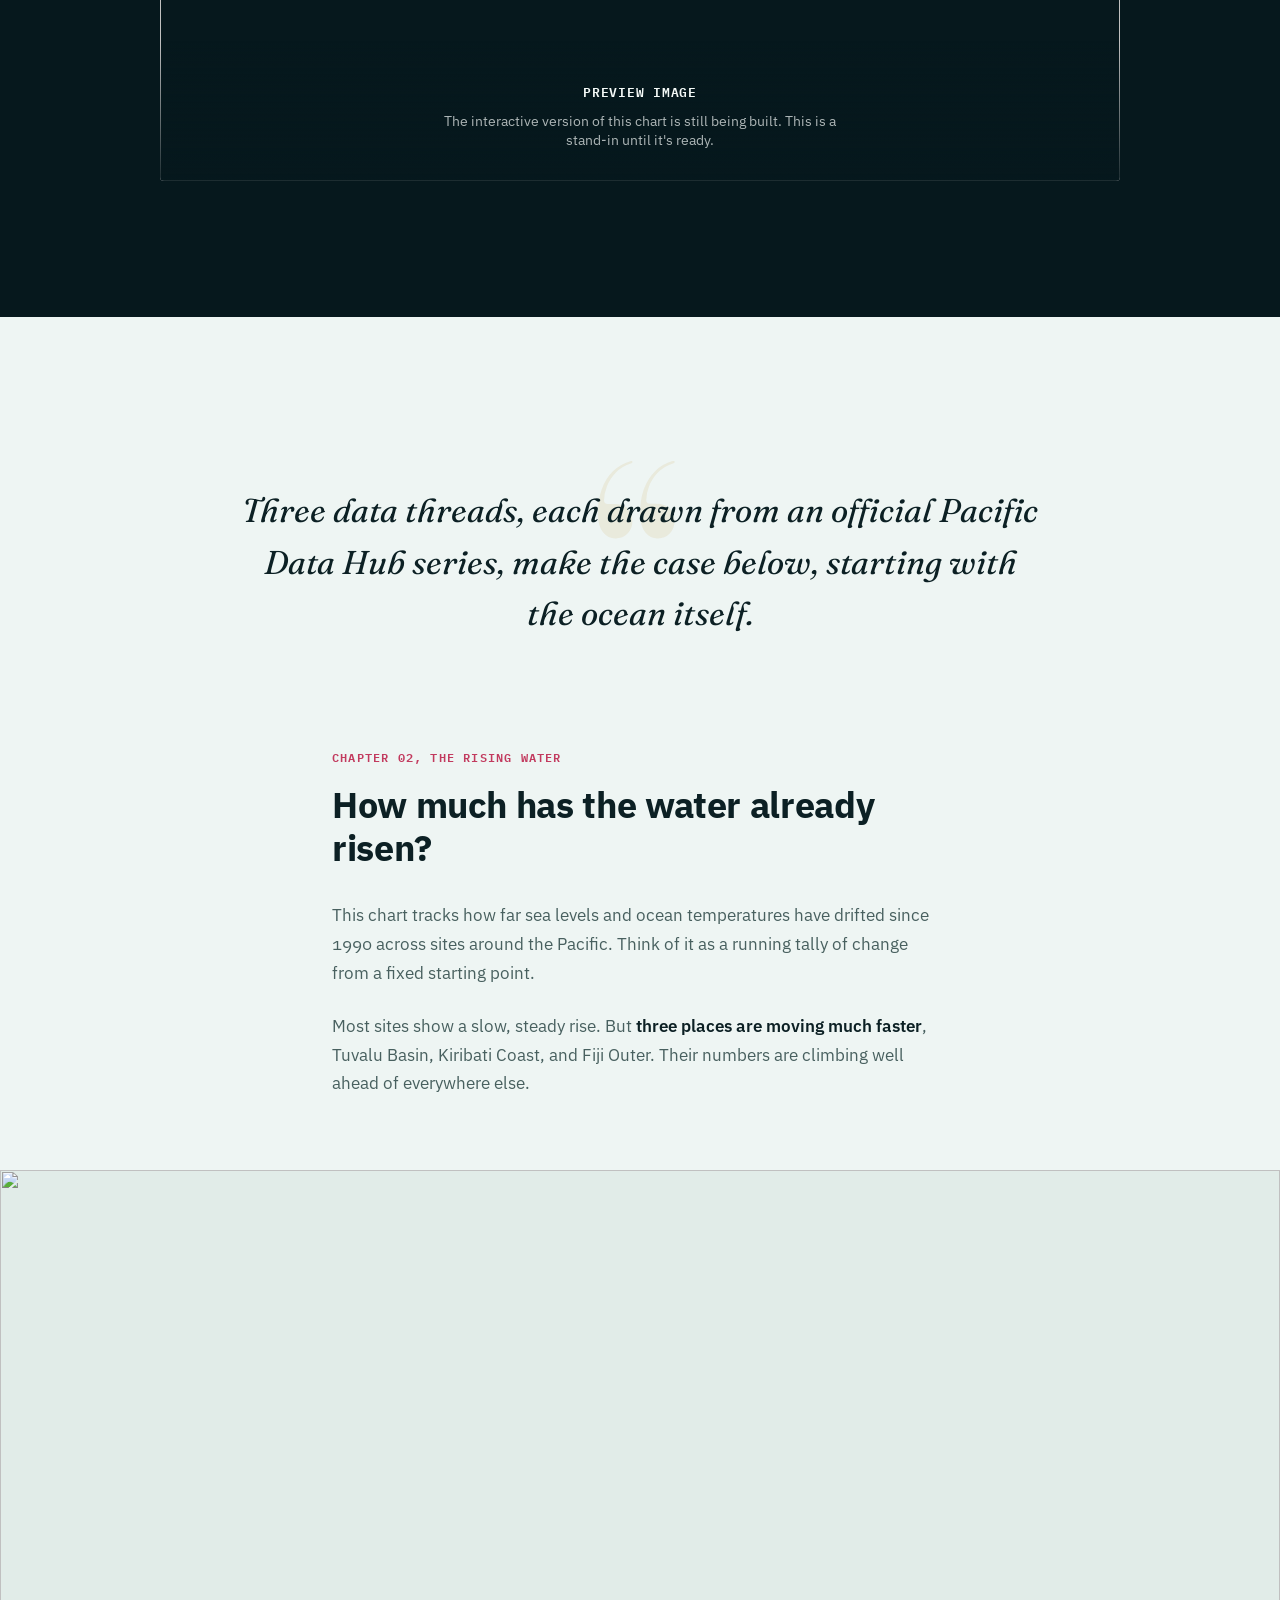
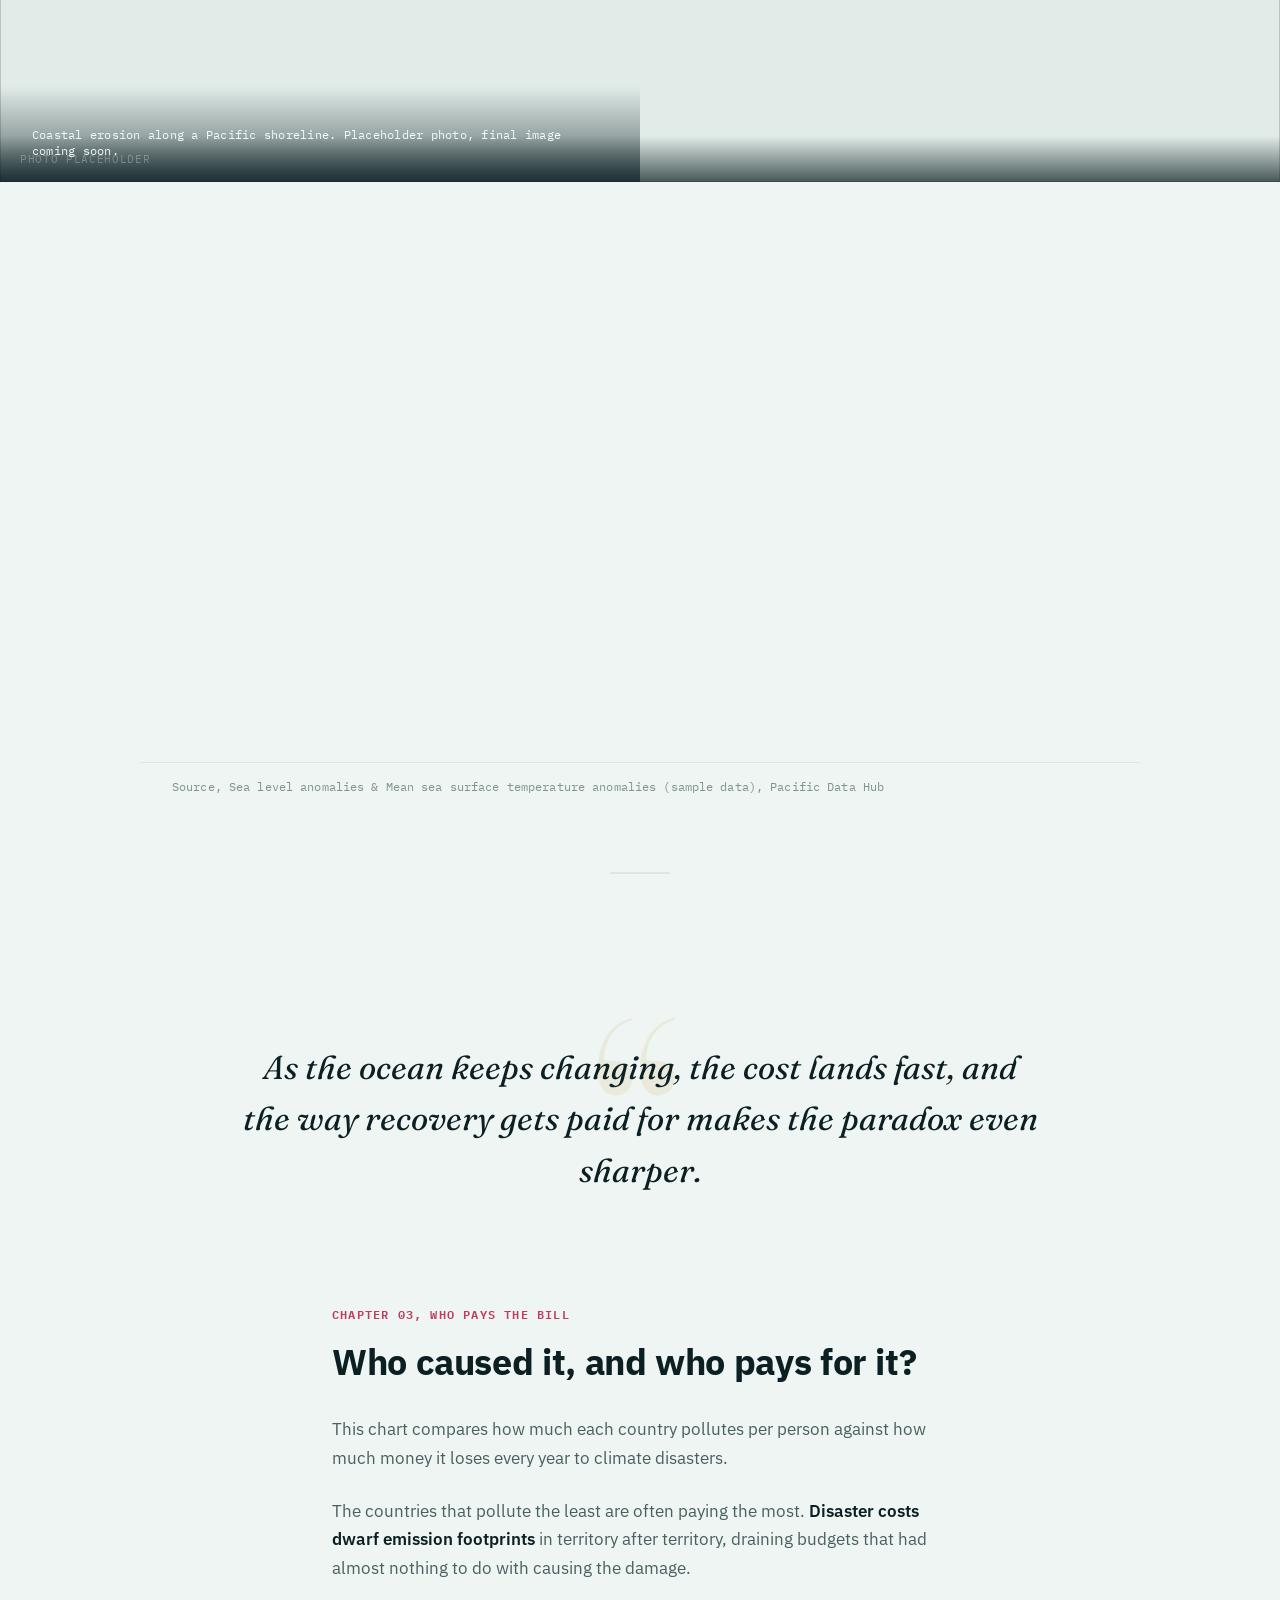
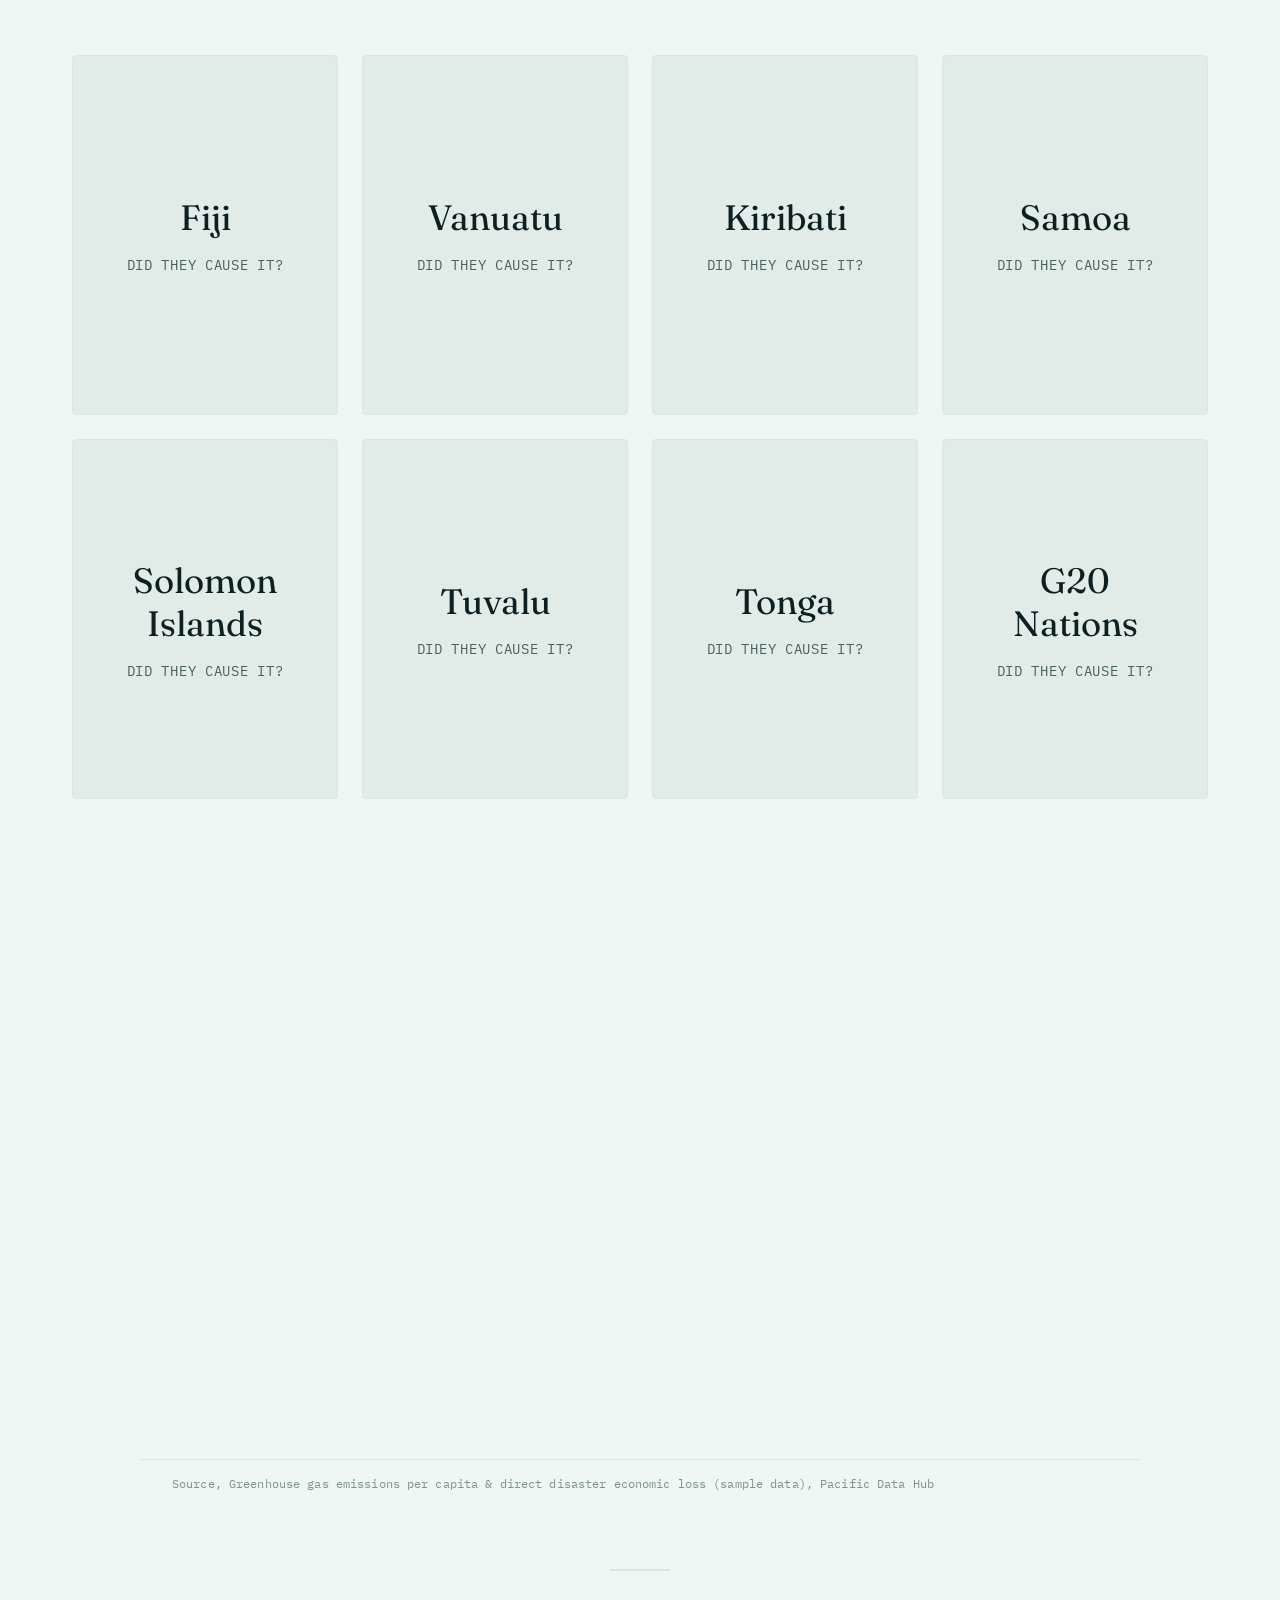
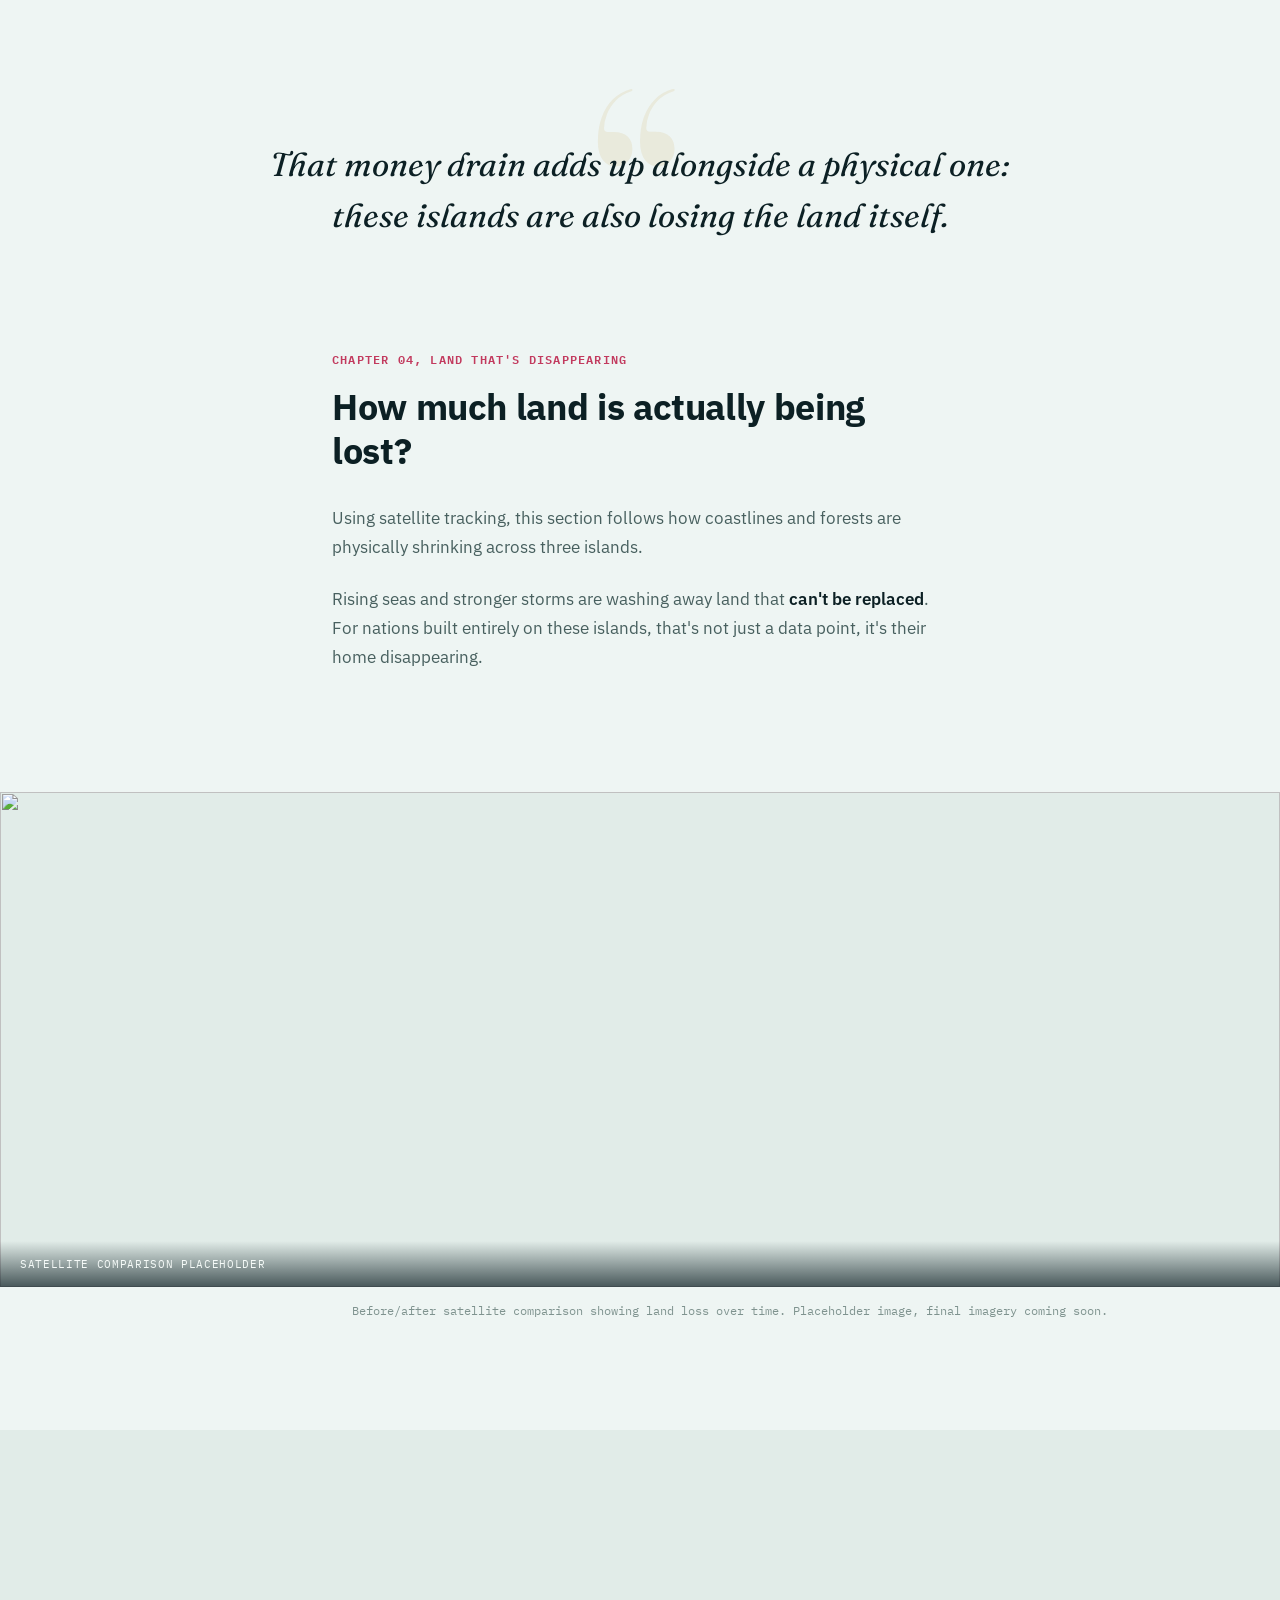
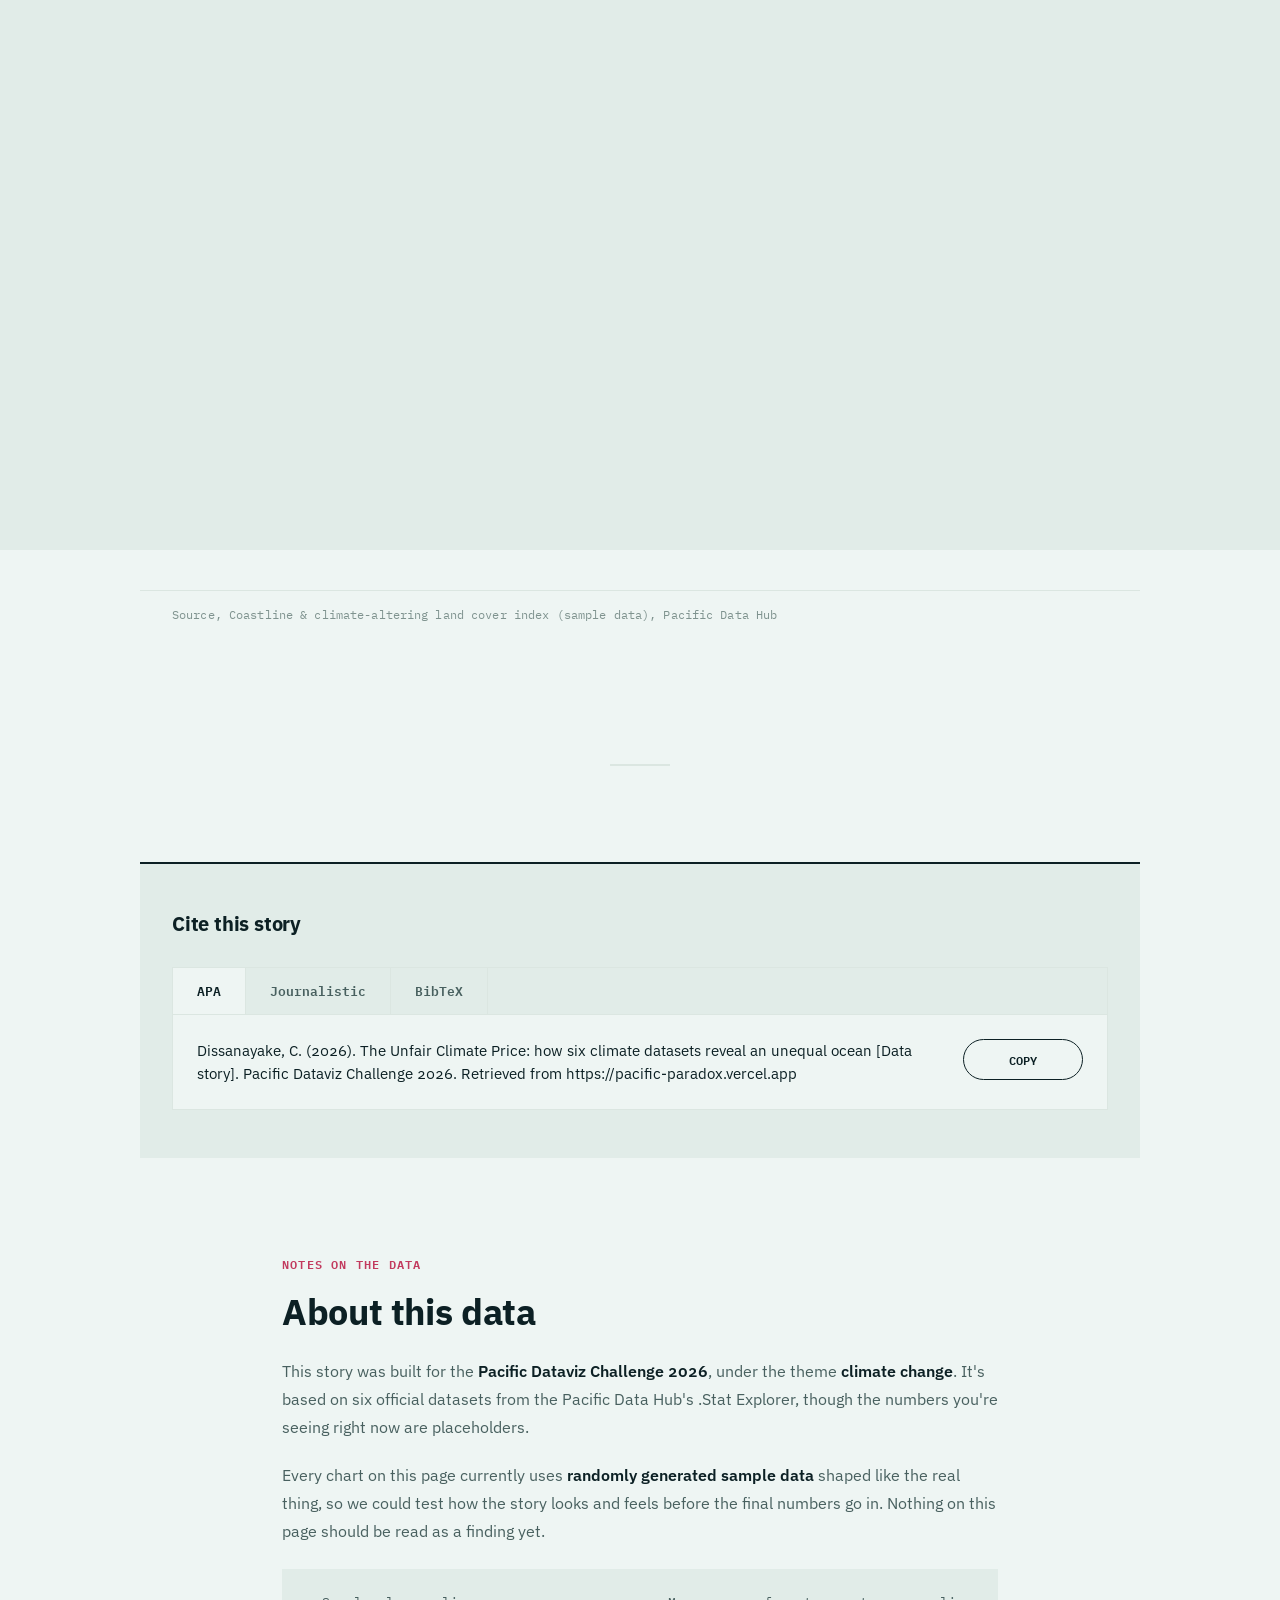
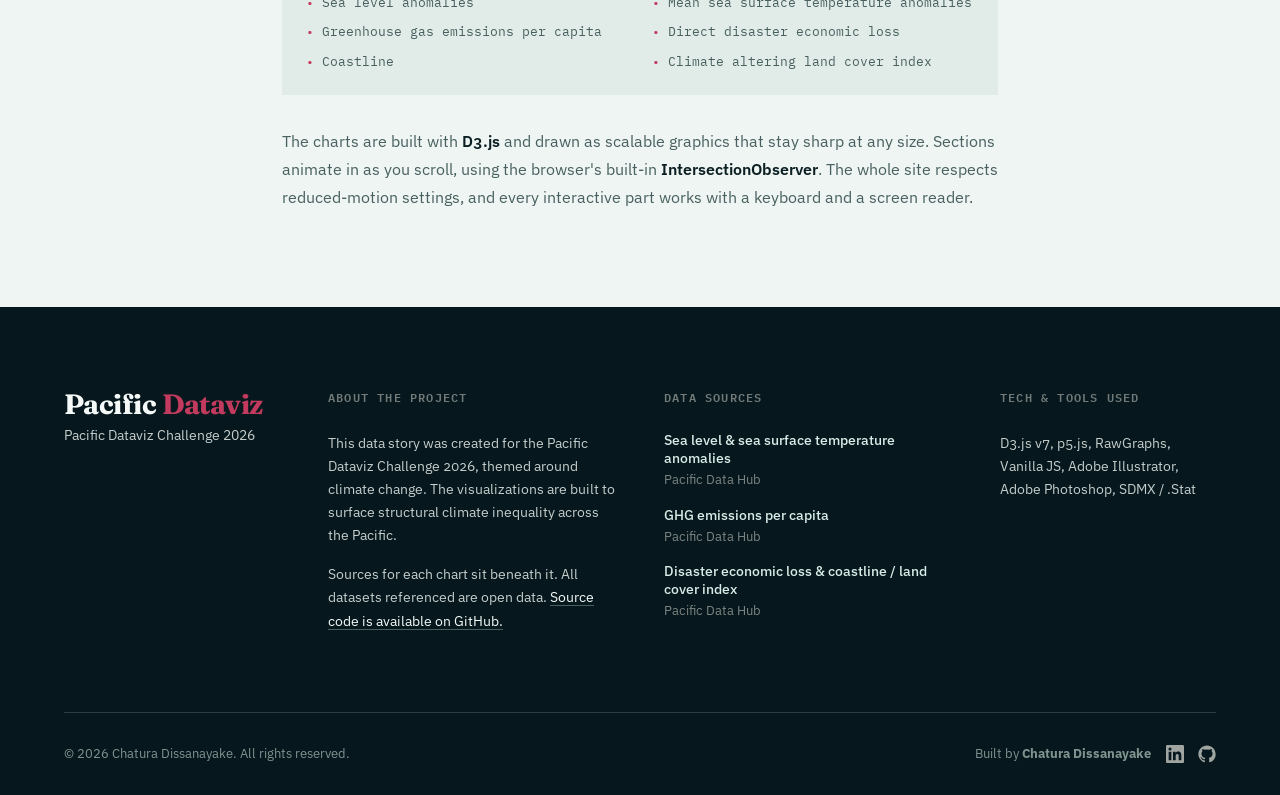
==== commit 82a3456d: "2.0.0" ====
--- a/index.html
+++ b/index.html
@@ -3,135 +3,397 @@
 <head>
 <meta charset="UTF-8">
 <meta name="viewport" content="width=device-width, initial-scale=1.0">
-<title>The Pacific Paradox | Investigative Report</title>
+<meta name="description" content="A visual data story about how Pacific island nations are paying the highest price for a climate crisis they barely caused. Built for the Pacific Dataviz Challenge 2026.">
+<title>The Unfair Climate Price</title>
 <link rel="preconnect" href="https://fonts.googleapis.com">
 <link rel="preconnect" href="https://fonts.gstatic.com" crossorigin>
-<link href="https://fonts.googleapis.com/css2?family=Lora:ital,wght@0,400;0,500;0,600;1,400&family=Inter:wght@300;400;500;600;700&display=swap" rel="stylesheet">
+<link href="https://fonts.googleapis.com/css2?family=Fraunces:ital,opsz,wght@0,9..144,400;0,9..144,500;0,9..144,600;1,9..144,400&family=IBM+Plex+Sans:wght@400;500;600;700&family=IBM+Plex+Mono:wght@400;500;600&display=swap" rel="stylesheet">
 <link rel="stylesheet" href="css/main.css">
 <link rel="stylesheet" href="css/layout.css">
 <link rel="stylesheet" href="css/components.css">
 <script src="https://d3js.org/d3.v7.min.js"></script>
 </head>
 <body>
-<div id="global-tooltip" class="data-tooltip"></div>
-<div class="progress-container">
+<!-- Mobile blocker removed for accessibility -->
+<a class="skip-link" href="#overview">Skip to the story</a>
+<div id="global-tooltip" class="data-tooltip" role="status" aria-live="polite"></div>
+<div class="progress-container" role="progressbar" aria-label="Reading progress" aria-valuemin="0" aria-valuemax="100" aria-valuenow="0">
     <div class="progress-bar" id="reading-progress"></div>
 </div>
+<div class="global-lang-switch">
+    <a href="index.html" class="lang-btn active" aria-label="English">EN</a>
+    <a href="index-fr.html" class="lang-btn" aria-label="Français">FR</a>
+</div>
+
 <nav class="editorial-nav">
-    <div class="nav-brand">PACIFIC DATAVIZ 2026</div>
+    <a href="#kinetic-hero" class="nav-brand">Pacific Dataviz Challenge <span>2026</span></a>
     <div class="nav-links">
-        <a href="#kinetic-hero">Report</a>
-        <a href="#methodology">Methodology</a>
+        <a href="#overview" class="nav-link-primary">Story</a>
+        <a href="#methodology" class="nav-link-secondary">Sources</a>
+        <a href="#footer-sources" class="nav-link-secondary">Data</a>
+        <a href="privacy.html" class="nav-link-secondary">Privacy</a>
+        <a href="https://medium.com/" target="_blank" rel="noopener" class="nav-link-secondary">Process</a>
     </div>
 </nav>
+
 <main class="immersive-canvas">
-    <section id="kinetic-hero" class="scroll-runway hero-runway">
+
+    <!-- ============ HERO ============ -->
+    <section id="kinetic-hero" class="scroll-runway hero-runway" aria-hidden="true">
         <div class="sticky-frame">
+            <div class="hero-tide" aria-hidden="true">
+                <svg class="tide-field" viewBox="0 0 1440 900" preserveAspectRatio="xMidYMax slice">
+                    <defs>
+                        <linearGradient id="skyGrad" x1="0" y1="0" x2="0" y2="1">
+                            <stop offset="0%" style="stop-color:var(--bg-deep-soft); stop-opacity:1" />
+                            <stop offset="100%" style="stop-color:var(--bg-deep); stop-opacity:1" />
+                        </linearGradient>
+                        <linearGradient id="waterGrad" x1="0" y1="0" x2="0" y2="1">
+                            <stop offset="0%" style="stop-color:var(--accent-teal); stop-opacity:0.5" />
+                            <stop offset="100%" style="stop-color:var(--accent-teal); stop-opacity:0.85" />
+                        </linearGradient>
+                    </defs>
+                <rect width="1440" height="900" fill="url(#skyGrad)"></rect>
+                <g class="contour-set" id="hero-contours"></g>
+                <rect id="tide-water" class="tide-water" x="0" y="810" width="1440" height="150" fill="url(#waterGrad)"></rect>
+            </svg>
+                <div class="tide-readout">
+                    <span class="tide-readout-label">Sea level anomaly, illustrative</span>
+                    <span class="tide-readout-value" id="tide-readout-value">+0.00mm</span>
+                </div>
+            </div>
             <div class="hero-sequence" id="hero-frame-1">
-                <span class="hero-kicker">INVESTIGATIVE REPORT</span>
-                <h1 class="hero-title">The Pacific Paradox</h1>
+                <span class="hero-kicker">Pacific Dataviz Challenge 2026, Climate Change</span>
+                <p class="hero-title">The Unfair Climate Price</p>
                 <div class="scroll-indicator">
-                    <span>Scroll to begin</span>
+                    <span>Keep scrolling</span>
                     <div class="line"></div>
                 </div>
             </div>
             <div class="hero-sequence hidden-sequence" id="hero-frame-2">
-                <p class="hero-dek">Pacific island nations contribute fractionally to global greenhouse gas emissions.</p>
+                <p class="hero-dek">Pacific island nations cause <strong>less than 1%</strong> of the pollution that's heating our planet.</p>
             </div>
             <div class="hero-sequence hidden-sequence" id="hero-frame-3">
-                <p class="hero-dek">Yet they are structurally forced to absorb its most devastating ecological and economic costs.</p>
+                <p class="hero-dek">But they're first in line to lose their coastlines, their reefs, and their homes because of it.</p>
                 <div class="scroll-indicator">
-                    <span>Explore the Data</span>
+                    <span>Start the story</span>
                     <div class="line"></div>
                 </div>
             </div>
         </div>
     </section>
-    <section class="scrolly-architecture">
-        <div class="scrolly-text-column">
-            <div class="scroll-step" data-scene="sea-level" data-step="0">
-                <div class="step-content">
-                    <span class="step-chapter">01. The Shifting Baseline</span>
-                    <h2>Mean Sea Surface Temperature & Sea Level Anomalies</h2>
-                    <p>Tracking the continuous deviation of sea levels and oceanic temperatures from historical baselines across the Pacific buffer zones.</p>
-                    <p class="source-tag">Source: Mean sea surface temperature & Sea level anomalies datasets</p>
-                </div>
-            </div>
-            <div class="scroll-step" data-scene="sea-level" data-step="1">
-                <div class="step-content">
-                    <p>While global aggregates show steady warming, localized telemetry reveals severe volatility. Extreme anomalous pathways form rapidly, defying historical forecasting models and creating unmanageable oceanic surges.</p>
-                </div>
-            </div>
-        </div>
-        <figure class="scrolly-graphic-column">
-            <div class="sticky-graphic-frame" id="sea-level-canvas"></div>
+
+    <!-- ============ MASTHEAD ============ -->
+    <header class="report-header" id="overview">
+        <span class="report-eyebrow">A data story, climate &amp; ocean</span>
+        <h1 class="report-main-title">The Unfair Climate Price</h1>
+        <p class="report-standfirst">Small Pacific island nations barely contribute to climate change. But six years of official data show they're losing the most land, money, and coastline because of it. Here's what that data actually looks like.</p>
+        <div class="meta-data-line">
+            <span>By <a href="https://chaturadissanayake.vercel.app">Chatura Dissanayake</a></span>
+            <span class="meta-divider"></span>
+            <span>Published July 3, 2026</span>
+            <span class="meta-divider"></span>
+            <span>7 min read</span>
+        </div>
+    </header>
+
+    <!-- ============ CENTRAL FIGURE, reserved for the creative lead chart ============ -->
+    <section class="central-figure" id="central-figure">
+        <div class="central-figure-head">
+            <span class="editorial-kicker">Chapter 01, The big picture</span>
+            <h2 class="editorial-subhead">The paradox, in one picture</h2>
+            <p>This is the one chart that ties the whole story together: how little these nations pollute, next to how much they're losing. Everything below breaks that picture apart, piece by piece.</p>
+        </div>
+        <div class="chart-canvas central-chart-canvas" id="central-chart-canvas" data-scene="central">
+            <div class="canvas-placeholder">
+                <img src="https://placehold.co/1400x800/0f2c34/f5faf8.webp?text=Preview+image" alt="" loading="lazy">
+                <div class="placeholder-copy">
+                    <span class="placeholder-title">Preview image</span>
+                    <span class="placeholder-sub">The interactive version of this chart is still being built. This is a stand-in until it's ready.</span>
+                </div>
+            </div>
+        </div>
+    </section>
+
+    <div class="narrative-bridge">
+        <p>Three data threads, each drawn from an official Pacific Data Hub series, make the case below, starting with the ocean itself.</p>
+    </div>
+
+    <!-- ============ SECTION 1, SEA LEVEL / SST (supporting chart) ============ -->
+    <section class="article-section" id="baseline">
+        <div class="article-copy">
+            <span class="editorial-kicker">Chapter 02, The rising water</span>
+            <h2 class="editorial-subhead">How much has the water already risen?</h2>
+            <p>This chart tracks how far sea levels and ocean temperatures have drifted since 1990 across sites around the Pacific. Think of it as a running tally of change from a fixed starting point.</p>
+            <p>Most sites show a slow, steady rise. But <strong>three places are moving much faster</strong>, Tuvalu Basin, Kiribati Coast, and Fiji Outer. Their numbers are climbing well ahead of everywhere else.</p>
+        </div>
+
+        <figure class="feature-media">
+            <div class="media-placeholder">
+                <img src="https://placehold.co/1600x900/0f2c34/f5faf8.webp?text=Photo+placeholder" alt="" loading="lazy">
+                <span class="media-label">Photo placeholder</span>
+            </div>
+            <figcaption class="feature-media-caption">Coastal erosion along a Pacific shoreline. Placeholder photo, final image coming soon.</figcaption>
         </figure>
-    </section>
+
+        <figure class="article-graphic">
+            <div class="chart-canvas" id="sea-level-canvas" data-scene="sea-level"></div>
+            <figcaption class="source-caption">Source, Sea level anomalies &amp; Mean sea surface temperature anomalies (sample data), Pacific Data Hub</figcaption>
+            <figcaption class="sr-only">Line chart plotting sea surface anomalies in millimetres from 1990 to 2025.</figcaption>
+        </figure>
+    </section>
+
     <div class="narrative-bridge">
-        <p>As oceanic anomalies compound, the translation from environmental shift to human cost is immediate. The financial architecture of recovery further entrenches the paradox.</p>
+        <p>As the ocean keeps changing, the cost lands fast, and the way recovery gets paid for makes the paradox even sharper.</p>
     </div>
-    <section class="scrolly-architecture">
-        <div class="scrolly-text-column">
-            <div class="scroll-step" data-scene="emissions" data-step="0">
-                <div class="step-content">
-                    <span class="step-chapter">02. The Capital Disconnect</span>
-                    <h2>Emissions vs. Direct Disaster Economic Loss</h2>
-                    <p>Mapping the direct disaster economic loss against the actual greenhouse gas emissions per capita of Pacific territories.</p>
-                    <p class="source-tag">Source: Greenhouse gas emissions per capita & Direct disaster economic loss datasets</p>
-                </div>
-            </div>
-            <div class="scroll-step" data-scene="emissions" data-step="1">
-                <div class="step-content">
-                    <p>The burden of financing climate adaptation falls disproportionately on economies that did not generate the warming. The massive capital required for recovery dwarfs their minimal emission footprints, draining sovereign resources.</p>
-                </div>
-            </div>
-        </div>
-        <figure class="scrolly-graphic-column">
-            <div class="sticky-graphic-frame" id="emissions-canvas"></div>
+
+    <!-- ============ SECTION 2, EMISSIONS vs LOSS (supporting chart) ============ -->
+    <section class="article-section" id="capital">
+        <div class="article-copy">
+            <span class="editorial-kicker">Chapter 03, Who pays the bill</span>
+            <h2 class="editorial-subhead">Who caused it, and who pays for it?</h2>
+            <p>This chart compares how much each country pollutes per person against how much money it loses every year to climate disasters.</p>
+            <p>The countries that pollute the least are often paying the most. <strong>Disaster costs dwarf emission footprints</strong> in territory after territory, draining budgets that had almost nothing to do with causing the damage.</p>
+        </div>
+
+        <div class="flip-card-grid">
+            <div class="flip-card" tabindex="0" role="button" aria-pressed="false">
+                <div class="flip-card-inner">
+                    <div class="flip-card-front">
+                        <span class="card-title">Fiji</span>
+                        <span class="card-sub">Did they cause it?</span>
+                    </div>
+                    <div class="flip-card-back">
+                        <span class="answer">No.</span>
+                        <p>Produces &lt;0.05% of global emissions, yet loses $450M annually to disaster recovery.</p>
+                    </div>
+                </div>
+            </div>
+            <div class="flip-card" tabindex="0" role="button" aria-pressed="false">
+                <div class="flip-card-inner">
+                    <div class="flip-card-front">
+                        <span class="card-title">Vanuatu</span>
+                        <span class="card-sub">Did they cause it?</span>
+                    </div>
+                    <div class="flip-card-back">
+                        <span class="answer">No.</span>
+                        <p>A carbon-negative nation that frequently ranks as the world's most vulnerable to natural disasters.</p>
+                    </div>
+                </div>
+            </div>
+            <div class="flip-card" tabindex="0" role="button" aria-pressed="false">
+                <div class="flip-card-inner">
+                    <div class="flip-card-front">
+                        <span class="card-title">Kiribati</span>
+                        <span class="card-sub">Did they cause it?</span>
+                    </div>
+                    <div class="flip-card-back">
+                        <span class="answer">No.</span>
+                        <p>Emissions are statistically near zero, but rising tides threaten to submerge the entire nation.</p>
+                    </div>
+                </div>
+            </div>
+            <div class="flip-card" tabindex="0" role="button" aria-pressed="false">
+                <div class="flip-card-inner">
+                    <div class="flip-card-front">
+                        <span class="card-title">Samoa</span>
+                        <span class="card-sub">Did they cause it?</span>
+                    </div>
+                    <div class="flip-card-back">
+                        <span class="answer">No.</span>
+                        <p>Miniscule footprint, but faces escalating cyclone intensity destroying primary infrastructure.</p>
+                    </div>
+                </div>
+            </div>
+            <div class="flip-card" tabindex="0" role="button" aria-pressed="false">
+                <div class="flip-card-inner">
+                    <div class="flip-card-front">
+                        <span class="card-title">Solomon Islands</span>
+                        <span class="card-sub">Did they cause it?</span>
+                    </div>
+                    <div class="flip-card-back">
+                        <span class="answer">No.</span>
+                        <p>Negligible global pollution, yet actively losing entire coastal islands to the ocean.</p>
+                    </div>
+                </div>
+            </div>
+            <div class="flip-card" tabindex="0" role="button" aria-pressed="false">
+                <div class="flip-card-inner">
+                    <div class="flip-card-front">
+                        <span class="card-title">Tuvalu</span>
+                        <span class="card-sub">Did they cause it?</span>
+                    </div>
+                    <div class="flip-card-back">
+                        <span class="answer">No.</span>
+                        <p>Emissions are functionally 0.00%. The nation is preparing a digital twin to preserve its heritage.</p>
+                    </div>
+                </div>
+            </div>
+            <div class="flip-card" tabindex="0" role="button" aria-pressed="false">
+                <div class="flip-card-inner">
+                    <div class="flip-card-front">
+                        <span class="card-title">Tonga</span>
+                        <span class="card-sub">Did they cause it?</span>
+                    </div>
+                    <div class="flip-card-back">
+                        <span class="answer">No.</span>
+                        <p>Bears an outsized economic drain as disaster losses continuously siphon their GDP.</p>
+                    </div>
+                </div>
+            </div>
+            <div class="flip-card" tabindex="0" role="button" aria-pressed="false">
+                <div class="flip-card-inner">
+                    <div class="flip-card-front">
+                        <span class="card-title">G20 Nations</span>
+                        <span class="card-sub">Did they cause it?</span>
+                    </div>
+                    <div class="flip-card-back guilty">
+                        <span class="answer">Yes.</span>
+                        <p>The world's largest economies account for roughly 80% of all global greenhouse gas emissions.</p>
+                    </div>
+                </div>
+            </div>
+        </div>
+
+        <figure class="article-graphic">
+            <div class="chart-canvas" id="emissions-canvas" data-scene="emissions"></div>
+            <figcaption class="source-caption">Source, Greenhouse gas emissions per capita &amp; direct disaster economic loss (sample data), Pacific Data Hub</figcaption>
+            <figcaption class="sr-only">Grid of six Pacific territories comparing economic loss against emissions per capita.</figcaption>
         </figure>
     </section>
+
     <div class="narrative-bridge">
-        <p>The economic drain is compounded by physical territorial degradation, permanently altering the habitability of these archipelagos.</p>
+        <p>That money drain adds up alongside a physical one: these islands are also losing the land itself.</p>
     </div>
-    <section class="scrolly-architecture">
-        <div class="scrolly-text-column">
-            <div class="scroll-step" data-scene="coastline" data-step="0">
-                <div class="step-content">
-                    <span class="step-chapter">03. The Vanishing Perimeter</span>
-                    <h2>Coastline Retreat and Land Cover Alteration</h2>
-                    <p>Geospatial tracking of physical territorial loss, mapping the climate altering land cover index against coastal borders.</p>
-                    <p class="source-tag">Source: Coastline & Climate altering land cover index datasets</p>
-                </div>
-            </div>
-            <div class="scroll-step" data-scene="coastline" data-step="1">
-                <div class="step-content">
-                    <p>Rising sea levels and extreme weather events cause irreversible coastal and primary forest ecosystem loss, shrinking the habitable zones of nations that rely entirely on this land for survival.</p>
-                </div>
-            </div>
-        </div>
-        <figure class="scrolly-graphic-column">
-            <div class="sticky-graphic-frame" id="coastline-canvas"></div>
+
+    <!-- ============ SECTION 3, COASTLINE (supporting chart, full bleed) ============ -->
+    <section class="article-section" id="territory">
+        <div class="article-copy">
+            <span class="editorial-kicker">Chapter 04, Land that's disappearing</span>
+            <h2 class="editorial-subhead">How much land is actually being lost?</h2>
+            <p>Using satellite tracking, this section follows how coastlines and forests are physically shrinking across three islands.</p>
+            <p>Rising seas and stronger storms are washing away land that <strong>can't be replaced</strong>. For nations built entirely on these islands, that's not just a data point, it's their home disappearing.</p>
+        </div>
+
+        <figure class="bleed-media">
+            <div class="feature-media" style="height: 55vh; min-height: 360px;">
+                <div class="media-placeholder map-placeholder">
+                    <img src="https://placehold.co/1600x900/06181d/f5faf8.webp?text=Satellite+comparison+placeholder" alt="" loading="lazy">
+                    <span class="media-label">Satellite comparison placeholder</span>
+                </div>
+            </div>
+            <figcaption class="bleed-caption">Before/after satellite comparison showing land loss over time. Placeholder image, final imagery coming soon.</figcaption>
         </figure>
-    </section>
+
+        <div class="bleed-media">
+            <div class="chart-canvas full-bleed-canvas" id="coastline-canvas" data-scene="coastline"></div>
+            <figcaption class="source-caption bleed-caption-source">Source, Coastline &amp; climate-altering land cover index (sample data), Pacific Data Hub</figcaption>
+            <figcaption class="sr-only">Three island diagrams showing forest cover shrinking against markers for land cover loss points.</figcaption>
+        </div>
+    </section>
+
+    <!-- ============ CITATION / SHARE ============ -->
+    <section class="citation-section">
+        <div class="citation-header">
+            <h3>Cite this story</h3>
+        </div>
+        <div class="citation-box">
+        <div class="citation-tabs" role="tablist">
+            <span class="citation-tab active" role="tab" aria-selected="true" tabindex="0">APA</span>
+            <span class="citation-tab" role="tab" aria-selected="false" tabindex="-1">Journalistic</span>
+            <span class="citation-tab" role="tab" aria-selected="false" tabindex="-1">BibTeX</span>
+        </div>
+            <div class="citation-content">
+                <p>Dissanayake, C. (2026). The Unfair Climate Price: how six climate datasets reveal an unequal ocean [Data story]. Pacific Dataviz Challenge 2026. Retrieved from https://pacific-paradox.vercel.app</p>
+                <button class="copy-cite-btn">Copy</button>
+            </div>
+        </div>
+    </section>
+
+    <!-- ============ METHODOLOGY ============ -->
+    <section class="methodology-section" id="methodology">
+        <span class="editorial-kicker">Notes on the data</span>
+        <h2 class="editorial-subhead">About this data</h2>
+        <p>This story was built for the <strong>Pacific Dataviz Challenge 2026</strong>, under the theme <strong>climate change</strong>. It's based on six official datasets from the Pacific Data Hub's .Stat Explorer, though the numbers you're seeing right now are placeholders.</p>
+        <p>Every chart on this page currently uses <strong>randomly generated sample data</strong> shaped like the real thing, so we could test how the story looks and feels before the final numbers go in. Nothing on this page should be read as a finding yet.</p>
+        <ul class="methodology-list">
+            <li>Sea level anomalies</li>
+            <li>Mean sea surface temperature anomalies</li>
+            <li>Greenhouse gas emissions per capita</li>
+            <li>Direct disaster economic loss</li>
+            <li>Coastline</li>
+            <li>Climate altering land cover index</li>
+        </ul>
+        <p>The charts are built with <strong>D3.js</strong> and drawn as scalable graphics that stay sharp at any size. Sections animate in as you scroll, using the browser's built-in <strong>IntersectionObserver</strong>. The whole site respects reduced-motion settings, and every interactive part works with a keyboard and a screen reader.</p>
+    </section>
+
+    <!-- ============ FOOTER ============ -->
+    <footer class="terminal-footer">
+        <svg class="footer-contours" viewBox="0 0 1440 420" preserveAspectRatio="none" aria-hidden="true">
+            <g class="contour-set" id="footer-contours"></g>
+        </svg>
+        <div class="footer-main-grid">
+            <div class="footer-col brand-col">
+                <span class="footer-logo">Pacific <span>Dataviz</span></span>
+                <span class="footer-sublogo">Pacific Dataviz Challenge 2026</span>
+            </div>
+
+            <div class="footer-col">
+                <h4 class="footer-heading">About the project</h4>
+                <p class="footer-text">This data story was created for the Pacific Dataviz Challenge 2026, themed around climate change. The visualizations are built to surface structural climate inequality across the Pacific.</p>
+                <p class="footer-text">Sources for each chart sit beneath it. All datasets referenced are open data. <a href="#" class="footer-link">Source code is available on GitHub.</a></p>
+            </div>
+
+            <div class="footer-col" id="footer-sources">
+                <h4 class="footer-heading">Data sources</h4>
+                <ul class="footer-list">
+                    <li>
+                        <strong>Sea level &amp; sea surface temperature anomalies</strong>
+                        <span>Pacific Data Hub</span>
+                    </li>
+                    <li>
+                        <strong>GHG emissions per capita</strong>
+                        <span>Pacific Data Hub</span>
+                    </li>
+                    <li>
+                        <strong>Disaster economic loss &amp; coastline / land cover index</strong>
+                        <span>Pacific Data Hub</span>
+                    </li>
+                </ul>
+            </div>
+
+            <div class="footer-col">
+                <h4 class="footer-heading">Tech &amp; tools used</h4>
+                <p class="footer-text">
+                    D3.js v7, p5.js, RawGraphs, Vanilla JS, Adobe Illustrator, Adobe Photoshop, SDMX / .Stat
+                </p>
+            </div>
+        </div>
+
+        <div class="footer-bottom-bar">
+            <div class="footer-bottom-left">
+                <span>© 2026 Chatura Dissanayake. All rights reserved.</span>
+            </div>
+            <div class="footer-bottom-right">
+                <span>Built by <strong>Chatura Dissanayake</strong></span>
+                <a href="https://linkedin.com" target="_blank" rel="noopener" aria-label="LinkedIn" class="social-icon">
+                    <svg viewBox="0 0 24 24" width="18" height="18" fill="currentColor">
+                        <path d="M20.447 20.452h-3.554v-5.569c0-1.328-.027-3.037-1.852-3.037-1.853 0-2.136 1.445-2.136 2.939v5.667H9.351V9h3.414v1.561h.046c.477-.9 1.637-1.85 3.37-1.85 3.601 0 4.267 2.37 4.267 5.455v6.286zM5.337 7.433a2.062 2.062 0 0 1-2.063-2.065 2.064 2.064 0 1 1 2.063 2.065zM7.119 20.452H3.554V9h3.565v11.452zM22.225 0H1.771C.792 0 0 .774 0 1.729v20.542C0 23.227.792 24 1.771 24h20.451C23.2 24 24 23.227 24 22.271V1.729C24 .774 23.2 0 22.222 0h.003z"/>
+                    </svg>
+                </a>
+                <a href="https://github.com" target="_blank" rel="noopener" aria-label="GitHub" class="social-icon">
+                    <svg viewBox="0 0 24 24" width="18" height="18" fill="currentColor">
+                        <path d="M12 .5C5.73.5.5 5.73.5 12c0 5.08 3.29 9.39 7.86 10.91.57.1.79-.25.79-.55 0-.27-.01-1.16-.02-2.11-3.2.7-3.88-1.36-3.88-1.36-.52-1.34-1.28-1.7-1.28-1.7-1.05-.72.08-.7.08-.7 1.16.08 1.77 1.19 1.77 1.19 1.03 1.77 2.7 1.26 3.36.96.1-.75.4-1.26.73-1.55-2.55-.29-5.24-1.28-5.24-5.68 0-1.26.45-2.28 1.19-3.09-.12-.29-.52-1.46.11-3.04 0 0 .97-.31 3.18 1.18a11.1 11.1 0 0 1 5.79 0c2.2-1.49 3.17-1.18 3.17-1.18.64 1.58.24 2.75.12 3.04.74.81 1.18 1.83 1.18 3.09 0 4.41-2.69 5.38-5.25 5.67.41.36.78 1.06.78 2.14 0 1.54-.01 2.79-.01 3.17 0 .3.21.66.8.55A10.52 10.52 0 0 0 23.5 12C23.5 5.73 18.27.5 12 .5z"/>
+                    </svg>
+                </a>
+            </div>
+        </div>
+    </footer>
 </main>
-<footer class="report-footer" id="methodology">
-    <div class="footer-grid">
-        <div class="footer-col">
-            <span class="footer-brand">PACIFIC DATAVIZ 2026</span>
-            <span class="footer-author">Engineered by Chatura Dissanayake</span>
-            <div class="footer-links">
-                <a href="#">About the Project</a>
-                <a href="#">Privacy Policy</a>
-                <a href="#">Terms of Service</a>
-                <a href="https://youtube.com/@vizsprint" target="_blank" rel="noopener">VizSprint</a>
-            </div>
-        </div>
-        <div class="footer-methodology">
-            <strong>Project Methodology & Sourcing</strong><br><br>
-            This interactive report fulfills the core requirement by directly utilizing official indicator datasets from the Pacific Data Hub's .Stat Explorer, including: Mean sea surface temperature anomalies, Sea level anomalies, Greenhouse gas emissions per capita, Direct disaster economic loss, Coastline, and Climate altering land cover index.
-        </div>
-    </div>
-</footer>
+
+<noscript>
+    <p style="text-align:center; padding:2rem; font-family:sans-serif;">This data story relies on JavaScript for its interactive charts. Please turn on JavaScript to see the full experience.</p>
+</noscript>
 <script src="js/utils.js"></script>
 <script src="js/data.js"></script>
 <script src="js/animations.js"></script>
--- a/css/main.css
+++ b/css/main.css
@@ -1,16 +1,42 @@
+/* ============================================================
+   THE PACIFIC PARADOX — design tokens
+   Palette is built from the subject, not a template: deep lagoon
+   navy for night/ocean passages, cool seafoam for the reading
+   surface, a rose-red for loss/damage data and a lagoon teal for
+   ecosystem/resilience data. Gold is reserved for small emphasis.
+   ============================================================ */
 :root {
-    --bg-matte: #ffffff;
-    --bg-surface: #f9f9f9;
-    --ink-black: #111111;
-    --ink-gray: #444444;
-    --ink-light: #888888;
-    --accent-crimson: #d92323;
-    --accent-crimson-light: #fdf2f2;
-    --accent-emerald: #10a37f;
-    --ui-divider: #e5e5e5;
-    --font-serif: 'Lora', Georgia, serif;
-    --font-sans: 'Inter', system-ui, sans-serif;
+    /* surfaces */
+    --bg-paper: #eef5f3;
+    --bg-paper-soft: #e1ece8;
+    --bg-deep: #06181d;
+    --bg-deep-soft: #0f2c34;
+
+    /* ink */
+    --ink: #0c2024;
+    --ink-soft: #48605f;
+    --ink-faint: #7f938f;
+    --paper: #f5faf8;
+    --paper-soft: rgba(245, 250, 248, 0.8);
+
+    /* accents — rose for cost/loss, teal for ecosystem/resilience, gold for emphasis */
+    --accent-coral: #c23a5e;
+    --accent-coral-soft: #f2dbe2;
+    --accent-teal: #12796f;
+    --accent-teal-soft: #d8ece7;
+    --accent-gold: #c79a3d;
+
+    /* structure */
+    --line: #dbe6e1;
+    --line-on-dark: rgba(245, 250, 248, 0.16);
+
+    /* type */
+    --font-display: 'Fraunces', 'Times New Roman', serif;
+    --font-sans: 'IBM Plex Sans', 'Helvetica Neue', Arial, sans-serif;
+    --font-mono: 'IBM Plex Mono', ui-monospace, monospace;
+    --ease-editorial: cubic-bezier(0.16, 1, 0.3, 1);
 }
+
 * {
     margin: 0;
     padding: 0;
@@ -21,22 +47,101 @@
 }
 body {
     font-family: var(--font-sans);
-    color: var(--ink-black);
-    background-color: var(--bg-matte);
+    color: var(--ink);
+    background-color: var(--bg-paper);
     -webkit-font-smoothing: antialiased;
-    overflow-x: hidden;
 }
 h1, h2, h3 {
-    font-family: var(--font-serif);
+    font-family: var(--font-display);
     font-weight: 500;
-    line-height: 1.2;
-    letter-spacing: -0.02em;
+    line-height: 1.15;
+    letter-spacing: -0.01em;
+}
+p {
+    font-variant-numeric: oldstyle-nums;
 }
 a {
     color: inherit;
     text-decoration: none;
     transition: color 0.2s ease;
 }
-a:hover {
-    color: var(--accent-crimson);
+a:focus-visible,
+button:focus-visible,
+[tabindex]:focus-visible {
+    outline: 2px solid var(--accent-coral);
+    outline-offset: 3px;
+    border-radius: 2px;
+}
+button {
+    font-family: inherit;
+}
+.sr-only {
+    position: absolute;
+    width: 1px;
+    height: 1px;
+    padding: 0;
+    margin: -1px;
+    overflow: hidden;
+    clip: rect(0, 0, 0, 0);
+    white-space: nowrap;
+    border: 0;
+}
+.skip-link {
+    position: fixed;
+    top: -100px;
+    left: 1rem;
+    z-index: 3000;
+    background: var(--ink);
+    color: var(--paper);
+    padding: 0.75rem 1.25rem;
+    font-size: 0.85rem;
+    font-weight: 600;
+    border-radius: 2px;
+    transition: top 0.2s var(--ease-editorial);
+}
+.skip-link:focus {
+    top: 1rem;
+    color: var(--paper);
+}
+
+/* ---- Hero kinetic type (decorative — the real <h1> lives in the masthead) ---- */
+.hero-kicker {
+    font-family: var(--font-mono);
+    font-size: clamp(0.68rem, 0.62rem + 0.2vw, 0.78rem);
+    font-weight: 500;
+    letter-spacing: 0.18em;
+    text-transform: uppercase;
+    color: var(--accent-gold);
+    margin-bottom: 1.75rem;
+}
+.hero-title {
+    font-family: var(--font-display);
+    font-size: clamp(2rem, 1.5rem + 4vw, 5.5rem);
+    font-weight: 500;
+    color: var(--paper);
+    line-height: 1.1;
+    letter-spacing: -0.02em;
+    white-space: nowrap;
+}
+.hero-dek {
+    font-family: var(--font-display);
+    font-weight: 400;
+    font-size: clamp(1.5rem, 1.1rem + 1.8vw, 2.5rem);
+    line-height: 1.4;
+    color: var(--paper);
+    max-width: 40rem;
+}
+
+@media (prefers-reduced-motion: reduce) {
+    html {
+        scroll-behavior: auto;
+    }
+    *,
+    *::before,
+    *::after {
+        animation-duration: 0.001ms !important;
+        animation-iteration-count: 1 !important;
+        transition-duration: 0.001ms !important;
+        scroll-behavior: auto !important;
+    }
 }
--- a/css/layout.css
+++ b/css/layout.css
@@ -1,3 +1,9 @@
+/* ============================================================
+   LAYOUT — structure & rhythm
+   ============================================================ */
+
+/* Mobile blocker and restrictive media queries removed for accessibility */
+
 .progress-container {
     position: fixed;
     top: 0;
@@ -9,124 +15,460 @@
 }
 .progress-bar {
     height: 100%;
-    background: var(--accent-crimson);
+    background: var(--accent-coral);
     width: 0%;
     transition: width 0.1s ease-out;
 }
+
+/* ---- Nav ---- */
 .editorial-nav {
     position: fixed;
     top: 0;
     width: 100%;
+    height: 64px;
     display: flex;
     justify-content: space-between;
     align-items: center;
-    padding: 1.5rem 3rem;
-    font-size: 0.8rem;
+    padding: 0 3rem;
+    font-size: 0.78rem;
     font-weight: 600;
-    letter-spacing: 0.05em;
+    letter-spacing: 0.04em;
     z-index: 1000;
-    background: rgba(255, 255, 255, 0.95);
-    backdrop-filter: blur(8px);
-    border-bottom: 1px solid var(--ui-divider);
+    background: rgba(250, 246, 236, 0.92);
+    backdrop-filter: blur(10px);
+    border-bottom: 1px solid var(--line);
+    transform: translateY(-100%);
+    opacity: 0;
+    pointer-events: none;
+    transition: transform 0.5s var(--ease-editorial), opacity 0.5s;
+    will-change: transform, opacity;
+}
+.editorial-nav.is-visible {
+    transform: translateY(0);
+    opacity: 1;
+    pointer-events: auto;
+}
+.nav-brand {
+    font-family: var(--font-mono);
     text-transform: uppercase;
+    letter-spacing: 0.06em;
+    color: var(--ink);
+}
+.nav-brand span {
+    color: var(--accent-coral);
 }
 .nav-links {
     display: flex;
-    gap: 2rem;
-}
+    gap: 1.5rem;
+    align-items: center;
+    padding-right: 120px; /* Prevents overlap with the fixed highlighted lang switch */
+}
+.nav-links a {
+    padding: 0.4rem 0;
+    position: relative;
+    transition: opacity 0.2s;
+}
+.nav-links a:hover {
+    opacity: 0.7;
+}
+.nav-link-primary {
+    font-weight: 700;
+    color: var(--ink);
+}
+.nav-link-secondary {
+    font-weight: 400;
+    color: var(--ink-soft);
+}
+.nav-link-primary[aria-current="true"] {
+    color: var(--accent-coral);
+}
+
+.nav-divider {
+    width: 1px;
+    height: 14px;
+    background-color: var(--line);
+    margin: 0 0.5rem;
+}
+
+.global-lang-switch {
+    position: fixed;
+    top: 0;
+    right: 3rem;
+    height: 64px; /* Matches exact nav bar height */
+    z-index: 1001;
+    display: flex;
+    gap: 0.6rem; /* Tighter gap for the circles */
+    align-items: center;
+    font-family: var(--font-sans);
+    font-size: 0.75rem;
+    letter-spacing: 0.03em;
+}
+
+.lang-btn {
+    display: flex;
+    align-items: center;
+    justify-content: center;
+    width: 32px;
+    height: 32px;
+    border-radius: 50%;
+    border: 1px solid rgba(245, 250, 248, 0.6);
+    color: rgba(245, 250, 248, 0.9);
+    font-weight: 500;
+    transition: all 0.2s ease;
+}
+
+.lang-btn.active {
+    background-color: var(--paper);
+    color: var(--bg-deep);
+    border-color: var(--paper);
+    font-weight: 600;
+}
+
+.lang-btn:hover:not(.active) {
+    border-color: var(--paper);
+    color: var(--paper);
+}
+
+/* Light mode inversion when nav slides down */
+.global-lang-switch.in-nav-mode .lang-btn {
+    border-color: #cdd8d4; /* Slightly darker than standard line for visibility */
+    color: var(--ink-soft);
+}
+.global-lang-switch.in-nav-mode .lang-btn.active {
+    background-color: var(--ink);
+    color: var(--paper);
+    border-color: var(--ink);
+}
+.global-lang-switch.in-nav-mode .lang-btn:hover:not(.active) {
+    border-color: var(--ink);
+    color: var(--ink);
+}
+
+/* ---- Hero runway ---- */
 .scroll-runway {
     position: relative;
-    width: 100vw;
+    width: 100%;
 }
 .hero-runway {
     height: 400vh;
+    background: var(--bg-deep);
 }
 .sticky-frame {
     position: sticky;
     top: 0;
-    width: 100vw;
+    width: 100%;
     height: 100vh;
     display: flex;
     align-items: center;
     justify-content: center;
     overflow: hidden;
 }
-.scrolly-architecture {
-    position: relative;
-    display: flex;
-    width: 100vw;
+.hero-tide {
+    position: absolute;
+    inset: 0;
+    width: 100%;
+    height: 100%;
+    z-index: 1;
+}
+.tide-field {
+    position: absolute;
+    inset: 0;
+    width: 100%;
+    height: 100%;
+}
+.tide-readout {
+    position: absolute;
+    left: 50%;
+    bottom: 6vh;
+    transform: translateX(-50%);
+    display: flex;
+    align-items: baseline;
+    gap: 0.6rem;
+    font-family: var(--font-mono);
+    z-index: 2;
+}
+
+/* ---- Masthead ---- */
+.report-header {
+    width: 100%;
+    max-width: 780px;
+    margin: 0 auto;
+    padding: 7rem 2rem 5rem 2rem;
+    display: flex;
+    flex-direction: column;
+    align-items: center;
+    text-align: center;
+}
+
+/* ---- Central figure (main / creative chart placeholder) ---- */
+.central-figure {
+    width: 100%;
+    background: var(--bg-deep);
+    color: var(--paper);
+    padding: 6rem 2rem 7rem 2rem;
+    margin-bottom: 6rem;
+    display: flex;
+    flex-direction: column;
+    align-items: center;
+}
+.central-figure-head {
+    width: 100%;
+    max-width: 680px;
+    text-align: center;
+    margin-bottom: 3rem;
+}
+.central-chart-canvas {
+    width: 100%;
+    max-width: 1100px;
+    height: 68vh;
+    min-height: 460px;
+}
+
+/* ---- Article sections ---- */
+.article-section {
+    width: 100%;
+    display: flex;
+    flex-direction: column;
+    align-items: center;
+    margin-bottom: 6rem;
+    padding-bottom: 5rem;
+    position: relative;
+}
+.article-section::after {
+    content: '';
+    position: absolute;
+    bottom: 0;
+    left: 50%;
+    transform: translateX(-50%);
+    width: 60px;
+    height: 2px;
+    background-color: var(--line);
+}
+.article-copy {
+    width: 100%;
+    max-width: 680px;
+    margin-bottom: 3rem;
+    padding: 0 2rem;
+}
+.article-graphic {
+    width: 100%;
+    display: flex;
+    flex-direction: column;
+    align-items: center;
+}
+.chart-canvas {
+    width: 100%;
+    max-width: 960px; /* Constrains chart on ultrawide monitors */
+    height: 60vh;
+    min-height: 500px;
+    display: flex;
+    align-items: center;
+    justify-content: center;
+    margin: 0 auto 1.5rem auto;
+}
+.chart-canvas.full-bleed-canvas {
+    max-width: none; /* Let the full bleed stretch normally */
+    width: 100%;
+    height: 80vh;
+    min-height: 600px;
+    position: relative;
+    background: var(--bg-paper-soft);
+    padding: 3rem 0;
+}
+.chart-canvas svg {
+    width: 100%;
+    height: 100%;
+    max-height: 100%; /* Prevents SVG from overflowing vertically */
+    display: block;
+    overflow: visible;
+}
+
+/* ---- Media placeholders (photo / video / map) ---- */
+.bleed-media {
+    width: 100%;
+    position: relative;
+    margin-top: 3rem;
+    margin-bottom: 4rem;
+    display: flex;
+    flex-direction: column;
+    align-items: center;
+}
+.feature-media {
+    width: 100%;
+    height: 68vh;
+    min-height: 440px;
+    position: relative;
+}
+.media-gallery {
+    width: 100%;
+    max-width: 1000px;
+    margin: 0 auto 5rem auto;
+    padding: 0 2rem;
+    display: grid;
+    grid-template-columns: repeat(6, 1fr);
+    grid-auto-rows: 11vw;
+    gap: 0.85rem;
+}
+.media-gallery .media-tile:nth-child(1) { grid-column: span 4; grid-row: span 2; }
+.media-gallery .media-tile:nth-child(2) { grid-column: span 2; grid-row: span 1; }
+.media-gallery .media-tile:nth-child(3) { grid-column: span 2; grid-row: span 1; }
+.media-gallery .media-tile:nth-child(4) { grid-column: span 3; grid-row: span 1; }
+.media-gallery .media-tile:nth-child(5) { grid-column: span 3; grid-row: span 1; }
+
+/* ---- Narrative bridge ---- */
+.narrative-bridge {
+    position: relative;
+    width: 100%;
+    background: transparent;
+    color: var(--ink);
+    padding: 8vh 2rem;
+    margin: 4vh 0;
+    display: flex;
+    justify-content: center;
+    overflow: hidden;
+}
+.narrative-bridge::before {
+    content: '\201C';
+    position: absolute;
+    top: 50%;
+    left: 50%;
+    transform: translate(-50%, -40%);
+    font-family: var(--font-display);
+    font-size: 20rem;
+    color: var(--accent-gold);
+    opacity: 0.12;
+    z-index: 0;
+    line-height: 1;
+}
+.narrative-bridge p {
+    position: relative;
+    z-index: 1;
+    max-width: 800px;
+    text-align: center;
+    font-family: var(--font-display);
+    font-style: italic;
+    font-size: clamp(1.5rem, 1.1rem + 1.2vw, 2.1rem);
+    line-height: 1.55;
+}
+
+/* ---- Methodology ---- */
+.methodology-section {
+    width: 100%;
+    max-width: 780px;
+    margin: 0 auto 6rem auto;
+    padding: 0 2rem;
+}
+
+/* ---- Footer ---- */
+.terminal-footer {
+    position: relative;
+    width: 100%;
+    background-color: var(--bg-deep);
+    color: var(--paper);
+    padding: 5rem 4rem 2rem 4rem;
+    overflow: hidden;
+}
+.footer-main-grid {
+    position: relative;
+    z-index: 1;
+    display: grid;
+    grid-template-columns: 1.5fr 2fr 2fr 1.5fr;
+    gap: 3rem;
+    max-width: 1400px;
+    margin: 0 auto 4rem auto;
+}
+.footer-bottom-bar {
+    position: relative;
+    z-index: 1;
     max-width: 1400px;
     margin: 0 auto;
-    padding: 0 4rem;
-}
-.scrolly-text-column {
-    position: relative;
-    width: 35%;
-    padding-bottom: 100vh;
-    z-index: 10;
-}
-.scrolly-graphic-column {
-    position: relative;
-    width: 65%;
-    height: 100%;
-}
-.sticky-graphic-frame {
-    position: sticky;
-    top: 15vh;
-    width: 100%;
-    height: 70vh;
-    display: flex;
-    align-items: center;
-    justify-content: center;
-}
-.sticky-graphic-frame svg {
-    width: 100%;
-    height: 100%;
-    display: block;
-    overflow: visible;
-}
-.narrative-bridge {
-    max-width: 800px;
-    margin: 15vh auto;
-    padding: 0 2rem;
-    text-align: center;
-    font-family: var(--font-serif);
-    font-size: 1.75rem;
-    line-height: 1.6;
-    color: var(--ink-black);
-}
-.report-footer {
-    width: 100%;
-    background-color: var(--bg-surface);
-    color: var(--ink-black);
-    padding: 6rem 4rem;
-    margin-top: 10vh;
-    border-top: 1px solid var(--ui-divider);
-}
-.footer-grid {
+    padding-top: 2rem;
+    border-top: 1px solid var(--line-on-dark);
     display: flex;
     justify-content: space-between;
-    max-width: 1200px;
-    margin: 0 auto;
-    gap: 4rem;
-}
+    align-items: center;
+    font-family: var(--font-sans);
+    font-size: 0.8rem;
+    color: var(--ink-faint);
+}
+.footer-bottom-right {
+    display: flex;
+    align-items: center;
+    gap: 0.9rem;
+}
+
 @media (max-width: 1024px) {
-    .scrolly-architecture {
-        flex-direction: column-reverse;
-        padding: 0 2rem;
-    }
-    .scrolly-text-column, .scrolly-graphic-column {
-        width: 100%;
-    }
-    .sticky-graphic-frame {
+    .editorial-nav { padding: 0 1.5rem; }
+    .global-lang-switch { right: 1.5rem; }
+    .article-section {
+        margin: 0 auto 5rem auto;
+    }
+    .article-copy {
+        padding: 0 1.5rem;
+    }
+    .footer-main-grid {
+        grid-template-columns: 1fr 1fr;
+    }
+    .chart-canvas {
+        height: 45vh;
+        min-height: 400px;
+    }
+    .central-chart-canvas {
         height: 50vh;
-        top: 10vh;
-        margin-bottom: 2rem;
+        min-height: 380px;
     }
     .editorial-nav {
-        padding: 1.5rem;
-    }
-    .footer-grid {
+        padding: 1.1rem 1.5rem;
+    }
+    .narrative-bridge {
+        padding: 8vh 1.5rem;
+        margin: 6vh 0;
+    }
+    .media-gallery {
+        grid-template-columns: repeat(4, 1fr);
+        grid-auto-rows: 16vw;
+    }
+    .media-gallery .media-tile:nth-child(1) { grid-column: span 4; grid-row: span 2; }
+    .media-gallery .media-tile:nth-child(2) { grid-column: span 2; }
+    .media-gallery .media-tile:nth-child(3) { grid-column: span 2; }
+    .media-gallery .media-tile:nth-child(4) { grid-column: span 2; }
+    .media-gallery .media-tile:nth-child(5) { grid-column: span 2; }
+}
+
+@media (max-width: 560px) {
+    .editorial-nav { height: 56px; padding: 0 1rem; }
+    .global-lang-switch { top: 0; height: 56px; right: 1.25rem; font-size: 0.8rem; gap: 0.6rem; }
+    .nav-links { padding-right: 80px; gap: 0.8rem; }
+    .nav-brand {
+        font-size: 0.68rem;
+    }
+    .nav-links {
+        gap: 0.15rem;
+    }
+    .nav-links a {
+        padding: 0.5rem 0.55rem;
+    }
+    .report-header {
+        padding: 5rem 1.5rem 3.5rem 1.5rem;
+    }
+    .central-figure {
+        padding: 4rem 1.25rem 5rem 1.25rem;
+    }
+    .media-gallery {
+        grid-template-columns: repeat(2, 1fr);
+        grid-auto-rows: 32vw;
+    }
+    .media-gallery .media-tile:nth-child(1),
+    .media-gallery .media-tile:nth-child(2),
+    .media-gallery .media-tile:nth-child(3),
+    .media-gallery .media-tile:nth-child(4),
+    .media-gallery .media-tile:nth-child(5) {
+        grid-column: span 2;
+        grid-row: span 1;
+    }
+    .footer-bottom-bar {
         flex-direction: column;
+        gap: 0.75rem;
+        align-items: flex-start;
     }
 }
--- a/css/components.css
+++ b/css/components.css
@@ -1,138 +1,663 @@
+/* ============================================================
+   COMPONENTS
+   ============================================================ */
+
+/* ---- Ambient contour lines (hero + footer bookend) ---- */
+.contour-set path {
+    fill: none;
+    stroke: var(--accent-teal);
+    stroke-width: 1;
+    opacity: 0.22;
+}
+.contour-set path:nth-child(1) { animation: driftLeft 46s linear infinite; }
+.contour-set path:nth-child(2) { animation: driftRight 54s linear infinite; opacity: 0.16; }
+.contour-set path:nth-child(3) { animation: driftLeft 62s linear infinite; opacity: 0.26; stroke: var(--accent-gold); }
+.contour-set path:nth-child(4) { animation: driftRight 50s linear infinite; opacity: 0.14; }
+.contour-set path:nth-child(5) { animation: driftLeft 58s linear infinite; opacity: 0.2; }
+@keyframes driftLeft {
+    from { transform: translateX(0); }
+    to { transform: translateX(-260px); }
+}
+@keyframes driftRight {
+    from { transform: translateX(-260px); }
+    to { transform: translateX(0); }
+}
+.footer-contours {
+    position: absolute;
+    inset: 0;
+    width: 100%;
+    height: 100%;
+    z-index: 0;
+    opacity: 0.5;
+}
+
+/* ---- Hero tide signature ---- */
+.tide-island {
+    fill: var(--bg-deep-soft);
+    stroke: var(--line-on-dark);
+    stroke-width: 1;
+    transition: opacity 0.3s ease;
+}
+.tide-water {
+    transition: y 0.05s linear, height 0.05s linear;
+}
+.tide-readout-label {
+    font-size: 0.66rem;
+    letter-spacing: 0.14em;
+    text-transform: uppercase;
+    color: rgba(244, 241, 232, 0.55);
+}
+.tide-readout-value {
+    font-size: 0.95rem;
+    font-weight: 600;
+    color: var(--accent-gold);
+    font-variant-numeric: tabular-nums;
+}
+
 .hero-sequence {
-    position: absolute;
-    display: flex;
-    flex-direction: column;
-    align-items: center;
+    /* Stacks all three hero frames directly on top of one another so the
+       scroll-driven cross-fade in main.js actually overlaps instead of
+       laying the frames out side by side as flex siblings. `inset: 0` plus
+       `margin: 0 auto` centers the capped-width box on both axes without
+       using `transform`, which main.js sets directly on these elements
+       for the scale/translate effects. */
+    position: absolute;
+    inset: 0;
+    margin: 0 auto;
+    z-index: 2;
+    display: flex;
+    flex-direction: column;
+    align-items: center;
+    justify-content: center;
     text-align: center;
     width: 100%;
-    max-width: 1000px;
+    max-width: 900px;
     padding: 0 2rem;
+    color: var(--paper);
     will-change: transform, opacity;
 }
-.hero-kicker {
-    font-size: 0.8rem;
-    font-weight: 700;
+.hidden-sequence {
+    opacity: 0;
+}
+.scroll-indicator {
+    position: absolute;
+    bottom: -15vh;
+    display: flex;
+    flex-direction: column;
+    align-items: center;
+    gap: 1rem;
+    font-family: var(--font-mono);
+    font-size: 0.68rem;
     letter-spacing: 0.15em;
-    color: var(--accent-crimson);
-    margin-bottom: 1.5rem;
-}
-.hero-title {
-    font-size: 5.5rem;
-    font-weight: 400;
-    color: var(--ink-black);
-}
-.hero-dek {
-    font-family: var(--font-serif);
-    font-size: 2.5rem;
-    line-height: 1.4;
-    color: var(--ink-black);
-}
-.scroll-indicator {
-    position: absolute;
-    bottom: -15vh;
-    display: flex;
-    flex-direction: column;
-    align-items: center;
-    gap: 1rem;
-    font-size: 0.7rem;
-    letter-spacing: 0.15em;
-    text-transform: uppercase;
-    color: var(--ink-gray);
+    text-transform: uppercase;
+    color: rgba(244, 241, 232, 0.65);
+}
+@keyframes scrollLine {
+    0% { transform: scaleY(0); transform-origin: top; }
+    50% { transform: scaleY(1); transform-origin: top; }
+    50.1% { transform: scaleY(1); transform-origin: bottom; }
+    100% { transform: scaleY(0); transform-origin: bottom; }
 }
 .scroll-indicator .line {
     width: 1px;
     height: 50px;
-    background-color: var(--ink-light);
-}
-.scroll-step {
-    min-height: 100vh;
-    display: flex;
-    flex-direction: column;
+    background: linear-gradient(var(--accent-gold), transparent);
+    animation: scrollLine 2s cubic-bezier(0.645, 0.045, 0.355, 1) infinite;
+}
+
+/* ---- Masthead ---- */
+.report-eyebrow {
+    font-family: var(--font-mono);
+    font-size: 0.75rem;
+    font-weight: 600;
+    letter-spacing: 0.16em;
+    text-transform: uppercase;
+    color: var(--accent-coral);
+    margin-bottom: 1.25rem;
+}
+.report-main-title {
+    font-size: clamp(2.4rem, 1.7rem + 2.6vw, 3.6rem);
+    color: var(--ink);
+    margin-bottom: 1.25rem;
+}
+.report-standfirst {
+    font-family: var(--font-display);
+    font-size: clamp(1.1rem, 1rem + 0.4vw, 1.35rem);
+    font-weight: 400;
+    color: var(--ink-soft);
+    line-height: 1.6;
+    max-width: 42rem;
+}
+.meta-data-line {
+    display: flex;
+    align-items: center;
     justify-content: center;
-    padding: 2rem 3rem 2rem 0;
-    opacity: 0.3;
-    transform: translateY(20px);
-    transition: opacity 0.6s cubic-bezier(0.16, 1, 0.3, 1), transform 0.6s cubic-bezier(0.16, 1, 0.3, 1);
-}
-.scroll-step.is-active {
-    opacity: 1;
-    transform: translateY(0);
-}
-.step-content {
-    background: rgba(255, 255, 255, 0.95);
-    padding: 2.5rem;
+    flex-wrap: wrap;
+    font-family: var(--font-mono);
+    font-size: 0.75rem;
+    color: var(--ink-faint);
+    text-transform: uppercase;
+    letter-spacing: 0.05em;
+    margin-top: 2.5rem;
+    border-top: 1px solid var(--line);
+    padding-top: 1.5rem;
+    width: 100%;
+    max-width: 680px;
+}
+.meta-data-line a:hover {
+    color: var(--accent-coral);
+}
+.meta-divider {
+    width: 4px;
+    height: 4px;
+    background-color: var(--accent-coral);
+    margin: 0 1rem;
+    border-radius: 50%;
+}
+
+/* ---- Central figure placeholder ---- */
+.central-figure-head .editorial-kicker { color: var(--accent-gold); }
+.central-figure-head .editorial-subhead { color: var(--paper); }
+.central-figure-head p {
+    font-size: 1.0625rem;
+    line-height: 1.7;
+    color: rgba(244, 241, 232, 0.75);
+}
+.canvas-placeholder {
+    position: relative;
+    width: 100%;
+    height: 100%;
+    display: flex;
+    align-items: flex-end;
     border-radius: 4px;
-    box-shadow: 0 8px 32px rgba(0, 0, 0, 0.04);
-    border: 1px solid var(--ui-divider);
-    backdrop-filter: blur(10px);
-}
-.step-chapter {
+    overflow: hidden;
+}
+.canvas-placeholder img {
+    position: absolute;
+    inset: 0;
+    width: 100%;
+    height: 100%;
+    object-fit: cover;
+    z-index: 0;
+}
+.canvas-placeholder .placeholder-copy {
+    position: relative;
+    z-index: 1;
+    width: 100%;
+    display: flex;
+    flex-direction: column;
+    gap: 0.5rem;
+    text-align: center;
+    align-items: center;
+    padding: 2.5rem 2rem 2rem 2rem;
+    background: linear-gradient(to top, rgba(6, 24, 29, 0.88), transparent);
+}
+.placeholder-title {
+    font-family: var(--font-mono);
+    font-size: 0.8rem;
+    font-weight: 600;
+    letter-spacing: 0.06em;
+    text-transform: uppercase;
+    color: var(--paper);
+}
+.placeholder-sub {
+    font-size: 0.9rem;
+    color: rgba(245, 250, 248, 0.7);
+    max-width: 26rem;
+}
+
+/* ---- Section copy ---- */
+.editorial-kicker {
+    font-family: var(--font-mono);
+    font-size: 0.75rem;
+    font-weight: 600;
+    letter-spacing: 0.1em;
+    color: var(--accent-coral);
+    text-transform: uppercase;
     display: block;
+    margin-bottom: 1rem;
+}
+.editorial-subhead {
+    font-family: var(--font-sans);
+    font-size: clamp(1.75rem, 1.5rem + 1vw, 2.25rem);
+    font-weight: 700;
+    letter-spacing: -0.01em;
+    color: var(--ink);
+    margin-bottom: 2rem;
+    line-height: 1.2;
+}
+.article-copy p {
+    font-size: 1.0625rem;
+    line-height: 1.7;
+    color: var(--ink-soft);
+    margin-bottom: 1.5rem;
+}
+.article-copy p strong {
+    color: var(--ink);
+    font-weight: 600;
+}
+.source-caption {
+    font-family: var(--font-mono);
+    font-size: 0.76rem;
+    color: var(--ink-faint);
+    letter-spacing: 0.01em;
+    text-align: left;
+    width: 100%;
+    max-width: 1000px;
+    padding-top: 1rem;
+    padding-left: 2rem;
+    padding-right: 2rem;
+    border-top: 1px solid var(--line);
+    margin: 1rem auto 0 auto;
+}
+.bleed-caption-source {
+    padding-left: 2rem;
+    padding-right: 2rem;
+}
+.bleed-caption {
+    width: 100%;
+    max-width: 1000px;
+    padding: 1rem 2rem 0 2rem;
+    font-family: var(--font-mono);
     font-size: 0.75rem;
+    color: var(--ink-faint);
+    text-align: right;
+}
+
+/* ---- Interactive Flip Cards ---- */
+.flip-card-grid {
+    width: 100%;
+    max-width: 1200px; /* Widened slightly to fit 4 columns perfectly */
+    margin: 0 auto 5rem auto;
+    padding: 0 2rem;
+    display: grid;
+    grid-template-columns: repeat(4, 1fr); /* Exactly 4 cards in one row */
+    gap: 1.5rem;
+}
+.flip-card {
+    background-color: transparent;
+    height: 360px; /* Doubled height */
+    perspective: 1000px;
+    cursor: pointer;
+}
+.flip-card-inner {
+    position: relative;
+    width: 100%;
+    height: 100%;
+    text-align: center;
+    transition: transform 0.6s cubic-bezier(0.4, 0, 0.2, 1);
+    transform-style: preserve-3d;
+}
+.flip-card.flipped .flip-card-inner {
+    transform: rotateY(180deg);
+}
+.flip-card-front, .flip-card-back {
+    position: absolute;
+    width: 100%;
+    height: 100%;
+    -webkit-backface-visibility: hidden;
+    backface-visibility: hidden;
+    display: flex;
+    flex-direction: column;
+    align-items: center;
+    justify-content: center;
+    padding: 2rem;
+    border-radius: 4px;
+    border: 1px solid var(--line);
+}
+.flip-card-front {
+    background-color: var(--bg-paper-soft);
+    color: var(--ink);
+}
+.flip-card-front .card-title {
+    font-family: var(--font-display);
+    font-size: 2.2rem;
+    margin-bottom: 1rem;
+}
+.flip-card-front .card-sub {
+    font-family: var(--font-mono);
+    font-size: 0.9rem;
+    color: var(--ink-soft);
+    text-transform: uppercase;
+    letter-spacing: 0.05em;
+}
+.flip-card-back {
+    background-color: var(--ink);
+    color: var(--paper);
+    transform: rotateY(180deg);
+}
+.flip-card-back.guilty {
+    background-color: var(--accent-coral);
+}
+.flip-card-back .answer {
+    font-family: var(--font-mono);
+    font-size: 1.5rem;
+    font-weight: 600;
+    color: var(--accent-gold);
+    margin-bottom: 1.25rem;
+    text-transform: uppercase;
+}
+.flip-card-back.guilty .answer {
+    color: var(--paper);
+}
+.flip-card-back p {
+    font-size: 1.15rem;
+    line-height: 1.6;
+    color: var(--paper-soft);
+}
+.flip-card-back.guilty p {
+    color: var(--paper); /* Ensures strict white text for high contrast on the red background */
+    font-weight: 500;
+}
+
+/* ---- Media placeholders: photo / video / map ---- */
+.media-placeholder {
+    position: relative;
+    width: 100%;
+    height: 100%;
+    background-color: var(--bg-paper-soft);
+    border: none;
+    overflow: hidden;
+    display: flex;
+    align-items: flex-end;
+}
+.media-placeholder img {
+    position: absolute;
+    inset: 0;
+    width: 100%;
+    height: 100%;
+    object-fit: cover;
+    z-index: 0;
+}
+.media-placeholder .media-label {
+    position: relative;
+    z-index: 1;
+    display: flex;
+    align-items: center;
+    gap: 0.6rem;
+    width: 100%;
+    padding: 1rem 1.25rem;
+    font-family: var(--font-mono);
+    font-size: 0.7rem;
+    letter-spacing: 0.06em;
+    text-transform: uppercase;
+    color: var(--paper);
+    background: linear-gradient(to top, rgba(6, 24, 29, 0.7), transparent);
+}
+.media-placeholder .media-icon {
+    width: 15px;
+    height: 15px;
+    flex-shrink: 0;
+    stroke: var(--paper);
+}
+.media-placeholder.video-placeholder {
+    align-items: center;
+    justify-content: center;
+    background-color: var(--bg-deep);
+}
+.media-placeholder.video-placeholder::before {
+    content: '';
+    position: absolute;
+    inset: 0;
+    z-index: 0;
+    background: rgba(6, 24, 29, 0.55);
+}
+.media-placeholder.video-placeholder .media-label {
+    flex-direction: column;
+    width: auto;
+    background: none;
+    color: rgba(245, 250, 248, 0.85);
+}
+.media-placeholder.video-placeholder .media-icon {
+    width: 34px;
+    height: 34px;
+    stroke: var(--paper);
+}
+.media-placeholder.map-placeholder .media-label {
+    color: var(--paper);
+}
+.feature-media .media-placeholder {
+    align-items: flex-end;
+}
+.feature-media-caption {
+    position: absolute;
+    left: 0;
+    right: 0;
+    bottom: 0;
+    z-index: 1;
+    padding: 2.5rem 2rem 1.5rem 2rem;
+    background: linear-gradient(to top, rgba(7, 26, 32, 0.65), transparent);
+    color: var(--paper);
+    font-family: var(--font-mono);
+    font-size: 0.78rem;
+    letter-spacing: 0.02em;
+    max-width: 640px;
+}
+.media-tile {
+    height: 100%;
+    border-radius: 2px;
+}
+
+/* ---- Methodology ---- */
+.methodology-section .editorial-kicker { margin-bottom: 1rem; }
+.methodology-section .editorial-subhead { margin-bottom: 1.5rem; }
+.methodology-section p {
+    font-size: 1rem;
+    line-height: 1.75;
+    color: var(--ink-soft);
+    margin-bottom: 1.25rem;
+}
+.methodology-section p strong {
+    color: var(--ink);
+    font-weight: 600;
+}
+.methodology-list {
+    list-style: none;
+    display: grid;
+    grid-template-columns: repeat(2, 1fr);
+    gap: 0.6rem 1.5rem;
+    margin: 1.5rem 0 2rem 0;
+    padding: 1.5rem;
+    background: var(--bg-paper-soft);
+}
+.methodology-list li {
+    font-family: var(--font-mono);
+    font-size: 0.82rem;
+    color: var(--ink-soft);
+    line-height: 1.5;
+}
+.methodology-list li::before {
+    content: '• ';
+    color: var(--accent-coral);
+}
+
+/* ---- Footer ---- */
+.footer-col {
+    display: flex;
+    flex-direction: column;
+}
+.brand-col {
+    gap: 0.25rem;
+}
+.footer-logo {
+    font-family: var(--font-display);
+    font-size: 1.75rem;
     font-weight: 700;
+    color: var(--paper);
+    letter-spacing: -0.02em;
+}
+.footer-logo span { color: var(--accent-coral); }
+.footer-sublogo {
+    font-family: var(--font-sans);
+    font-size: 0.9rem;
+    color: var(--paper-soft);
+}
+.footer-heading {
+    font-family: var(--font-mono);
+    font-size: 0.75rem;
+    font-weight: 600;
     letter-spacing: 0.1em;
-    color: var(--accent-crimson);
+    text-transform: uppercase;
+    color: rgba(244, 241, 232, 0.45);
+    margin-bottom: 1.5rem;
+}
+.footer-text {
+    font-size: 0.9rem;
+    line-height: 1.6;
+    color: var(--paper-soft);
     margin-bottom: 1rem;
-    text-transform: uppercase;
-}
-.scroll-step h2 {
-    font-size: 2rem;
-    margin-bottom: 1.5rem;
-}
-.scroll-step p {
-    font-size: 1.125rem;
-    line-height: 1.7;
-    color: var(--ink-gray);
-    margin-bottom: 1.5rem;
-}
-.source-tag {
-    font-size: 0.8rem !important;
-    color: var(--ink-light) !important;
-    border-top: 1px solid var(--ui-divider);
-    padding-top: 1.5rem;
-    margin-bottom: 0 !important;
-}
+}
+.footer-link {
+    color: var(--paper);
+    text-decoration: underline;
+    text-decoration-color: var(--ink-soft);
+    text-underline-offset: 3px;
+}
+.footer-link:hover {
+    color: var(--accent-gold);
+    text-decoration-color: var(--accent-gold);
+}
+.footer-list {
+    list-style: none;
+    display: flex;
+    flex-direction: column;
+    gap: 1.1rem;
+}
+.footer-list li {
+    display: flex;
+    flex-direction: column;
+    gap: 0.25rem;
+}
+.footer-list strong {
+    font-size: 0.87rem;
+    color: var(--accent-teal-soft);
+    font-weight: 500;
+}
+.footer-list span {
+    font-size: 0.8rem;
+    color: rgba(244, 241, 232, 0.5);
+}
+.dot-divider {
+    margin: 0 0.75rem;
+    color: rgba(244, 241, 232, 0.3);
+}
+.social-icon {
+    color: rgba(244, 241, 232, 0.65);
+    display: flex;
+    align-items: center;
+    transition: color 0.2s;
+}
+.social-icon:hover {
+    color: var(--accent-gold);
+}
+
+/* ---- Citation & share ---- */
+.citation-section {
+    width: 100%;
+    max-width: 1000px;
+    margin: 0 auto 6rem auto;
+    padding: 3rem 2rem;
+    background-color: var(--bg-paper-soft);
+    border-top: 2px solid var(--ink);
+}
+.citation-header {
+    display: flex;
+    justify-content: space-between;
+    align-items: center;
+    margin-bottom: 2rem;
+    flex-wrap: wrap;
+    gap: 1rem;
+}
+.citation-header h3 {
+    font-family: var(--font-sans);
+    font-size: 1.25rem;
+    font-weight: 700;
+    color: var(--ink);
+    margin: 0;
+}
+.share-btn, .copy-cite-btn {
+    background: transparent;
+    border: 1px solid var(--ink);
+    padding: 0.6rem 1.25rem;
+    border-radius: 40px;
+    font-family: var(--font-mono);
+    font-size: 0.75rem;
+    font-weight: 600;
+    text-transform: uppercase;
+    cursor: pointer;
+    transition: all 0.2s ease;
+    color: var(--ink);
+    min-width: 120px;
+    text-align: center;
+}
+.share-btn:hover, .copy-cite-btn:hover {
+    background: var(--ink);
+    color: var(--bg-paper);
+}
+.citation-box {
+    border: 1px solid var(--line);
+    background: var(--bg-paper);
+}
+.citation-tabs {
+    display: flex;
+    border-bottom: 1px solid var(--line);
+    background: var(--bg-paper-soft);
+}
+.citation-tab {
+    padding: 0.75rem 1.5rem;
+    font-family: var(--font-mono);
+    font-size: 0.8rem;
+    font-weight: 600;
+    color: var(--ink-soft);
+    cursor: pointer;
+    border-right: 1px solid var(--line);
+}
+.citation-tab.active {
+    background: var(--bg-paper);
+    color: var(--ink);
+}
+.citation-content {
+    padding: 1.5rem;
+    display: flex;
+    justify-content: space-between;
+    align-items: flex-start;
+    gap: 2rem;
+}
+.citation-content p {
+    font-family: var(--font-sans);
+    font-size: 0.95rem;
+    line-height: 1.5;
+    color: var(--ink);
+    margin: 0;
+    white-space: pre-wrap;
+}
+
+/* ---- Global tooltip ---- */
 .data-tooltip {
     position: absolute;
-    background: var(--ink-black);
-    padding: 0.75rem 1rem;
+    background: var(--ink);
+    padding: 0.65rem 0.9rem;
     font-family: var(--font-sans);
-    font-size: 0.75rem;
-    color: #ffffff;
+    font-size: 0.78rem;
+    line-height: 1.55;
+    color: var(--paper);
     pointer-events: none;
     opacity: 0;
     z-index: 100;
+    max-width: 220px;
     transition: opacity 0.15s ease;
-    border-radius: 2px;
-}
-.footer-col {
-    display: flex;
-    flex-direction: column;
-    gap: 0.75rem;
-}
-.footer-brand {
-    font-size: 1.25rem;
-    font-weight: 700;
-    letter-spacing: 0.05em;
-}
-.footer-author {
-    font-size: 0.85rem;
-    color: var(--ink-light);
-    margin-bottom: 1rem;
-}
-.footer-links {
-    display: flex;
-    flex-direction: column;
-    gap: 0.5rem;
-    font-size: 0.85rem;
-    color: var(--ink-gray);
-}
-.footer-methodology {
-    max-width: 500px;
-    font-size: 0.9rem;
-    line-height: 1.7;
-    color: var(--ink-gray);
-}
+    border-radius: 3px;
+    box-shadow: 0 10px 28px rgba(7, 26, 32, 0.3);
+}
+.data-tooltip strong {
+    font-family: var(--font-mono);
+    color: var(--accent-gold);
+    font-weight: 600;
+}
+
 svg text {
     font-family: var(--font-sans);
-}+}
+.chart-legend .legend-row text {
+    font-family: var(--font-mono);
+}
